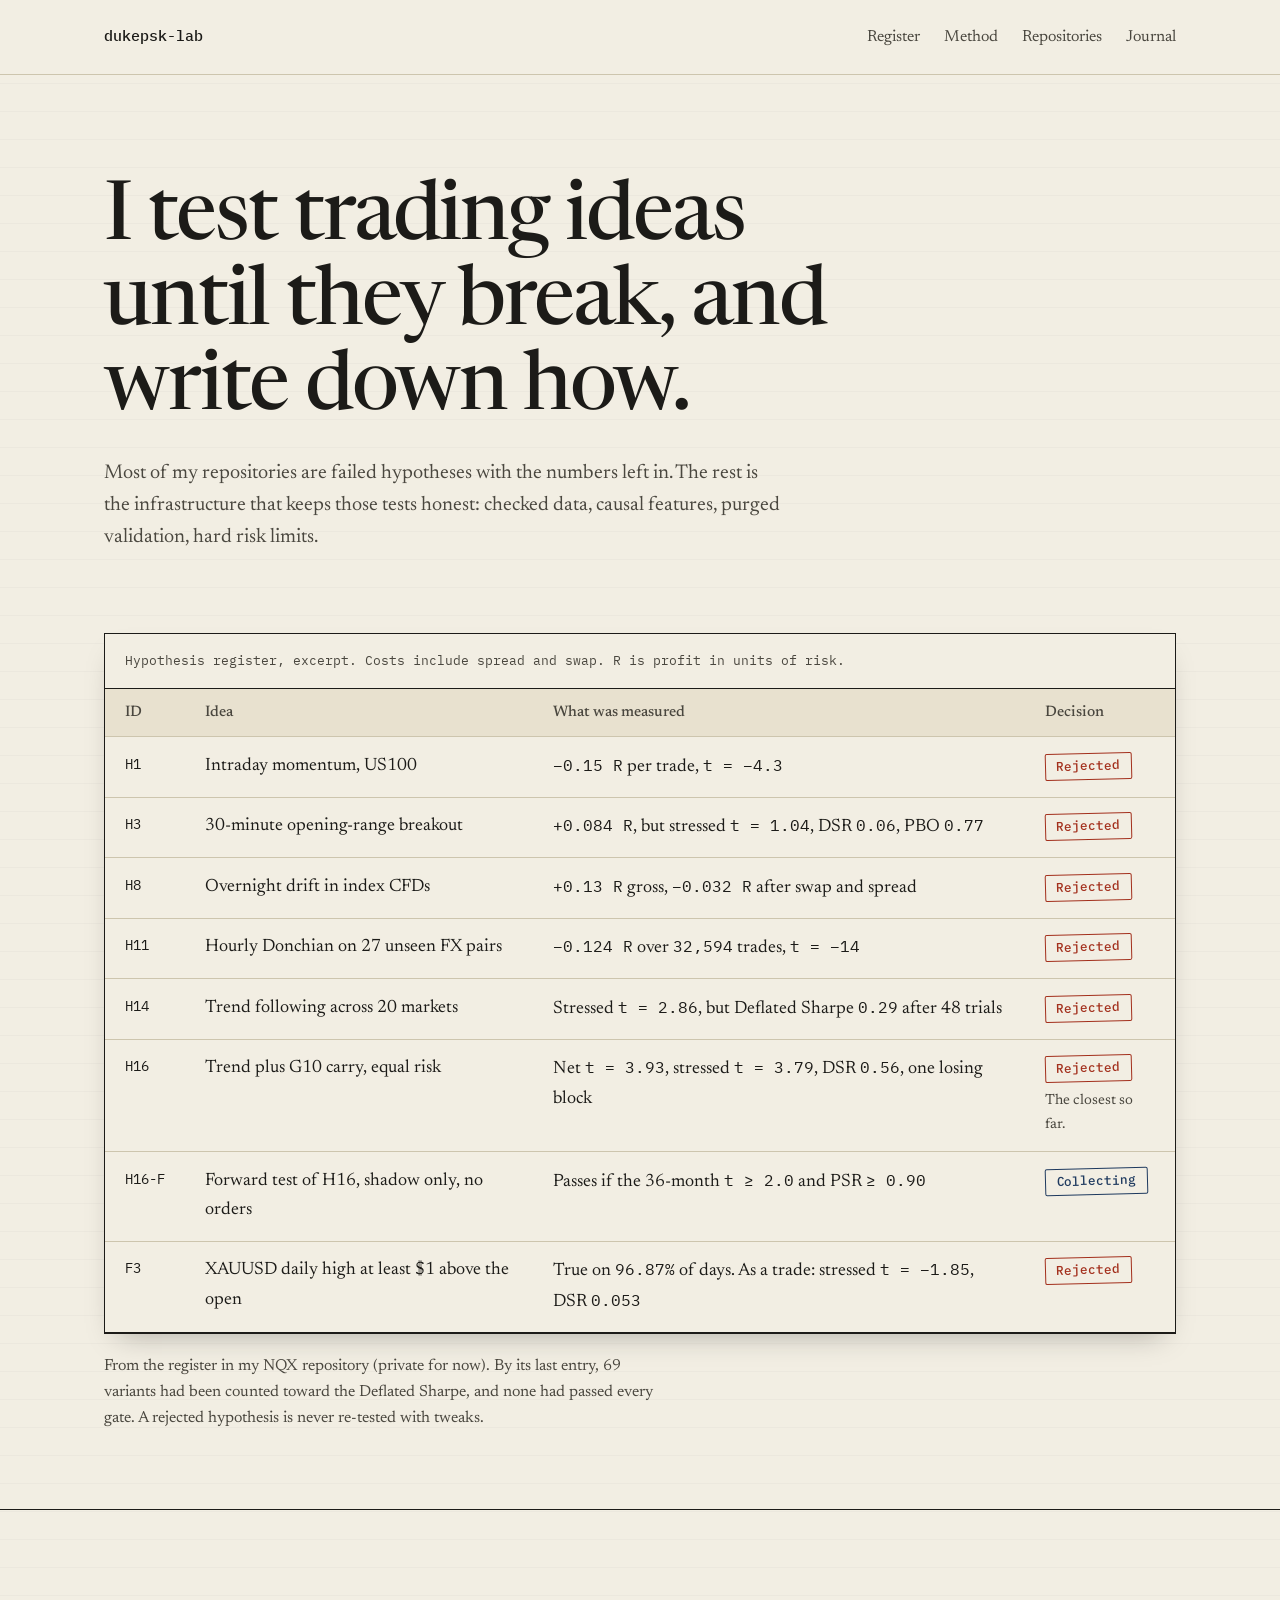
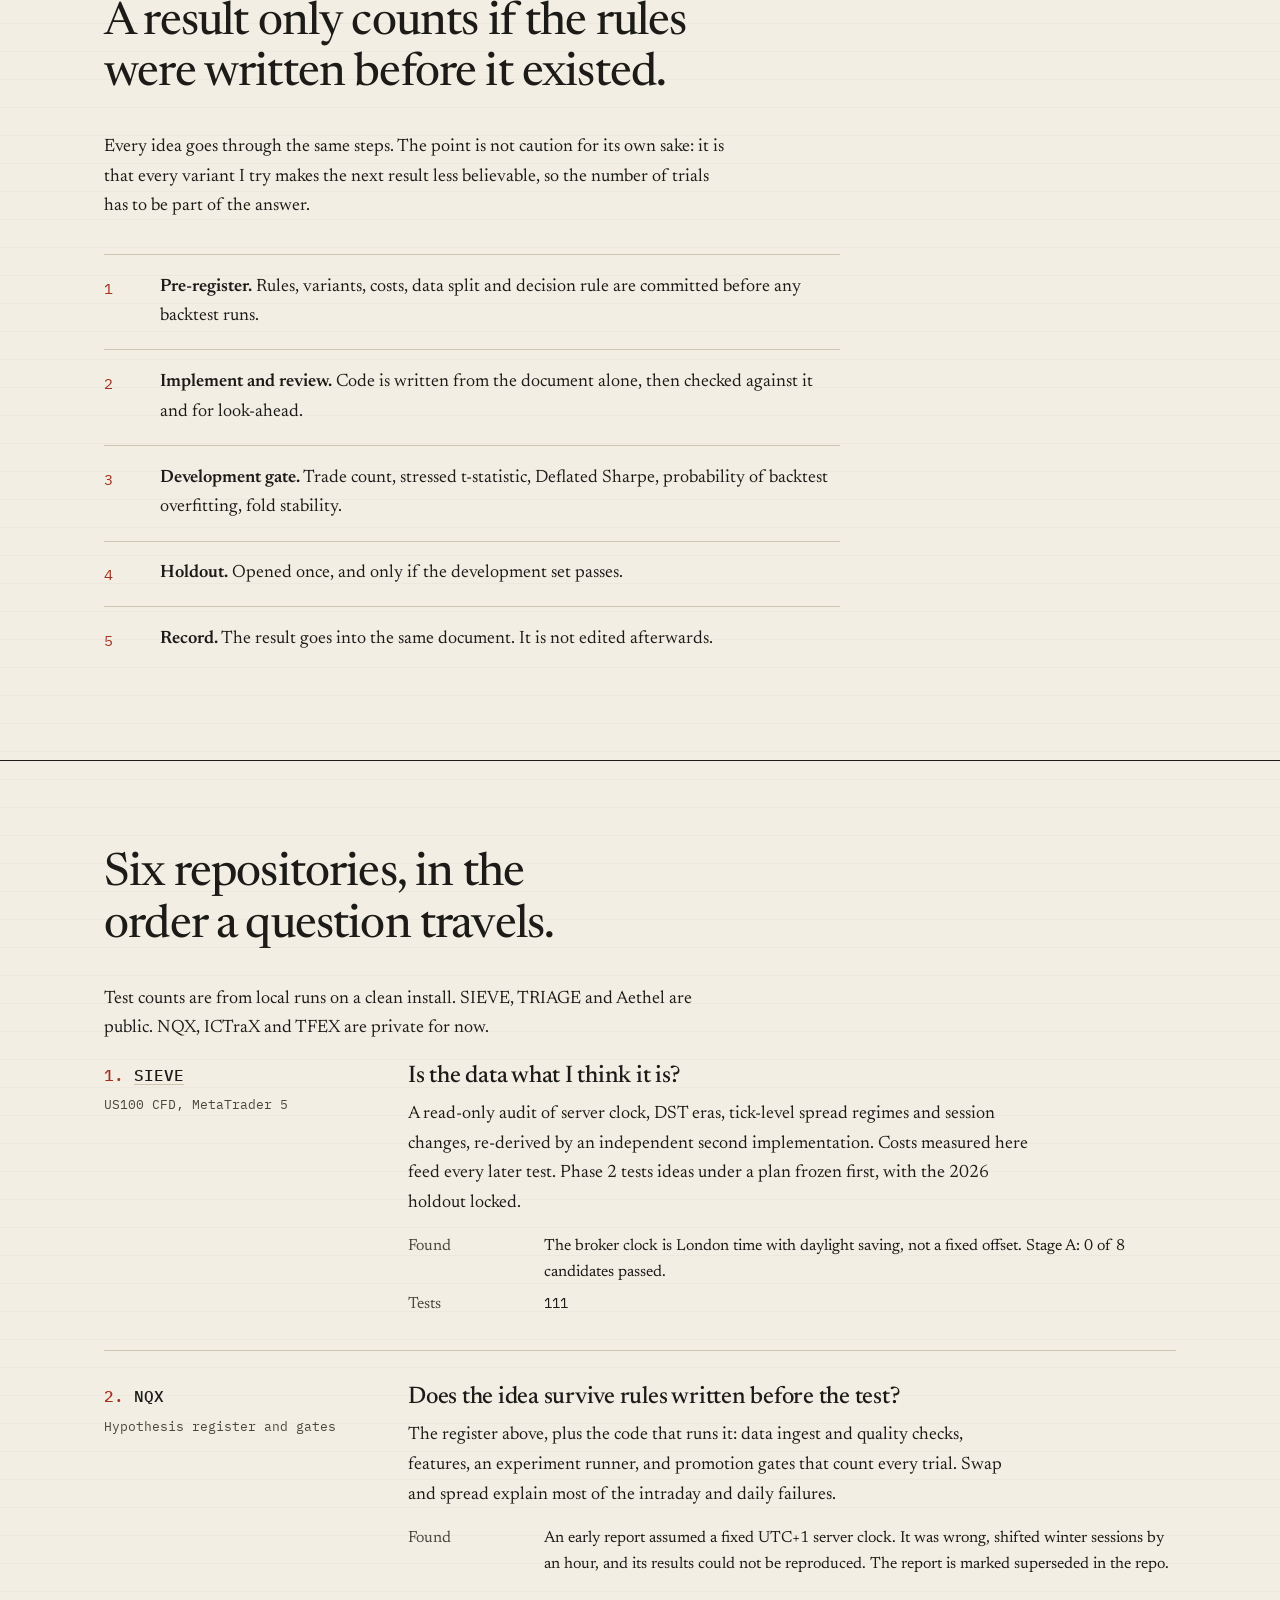
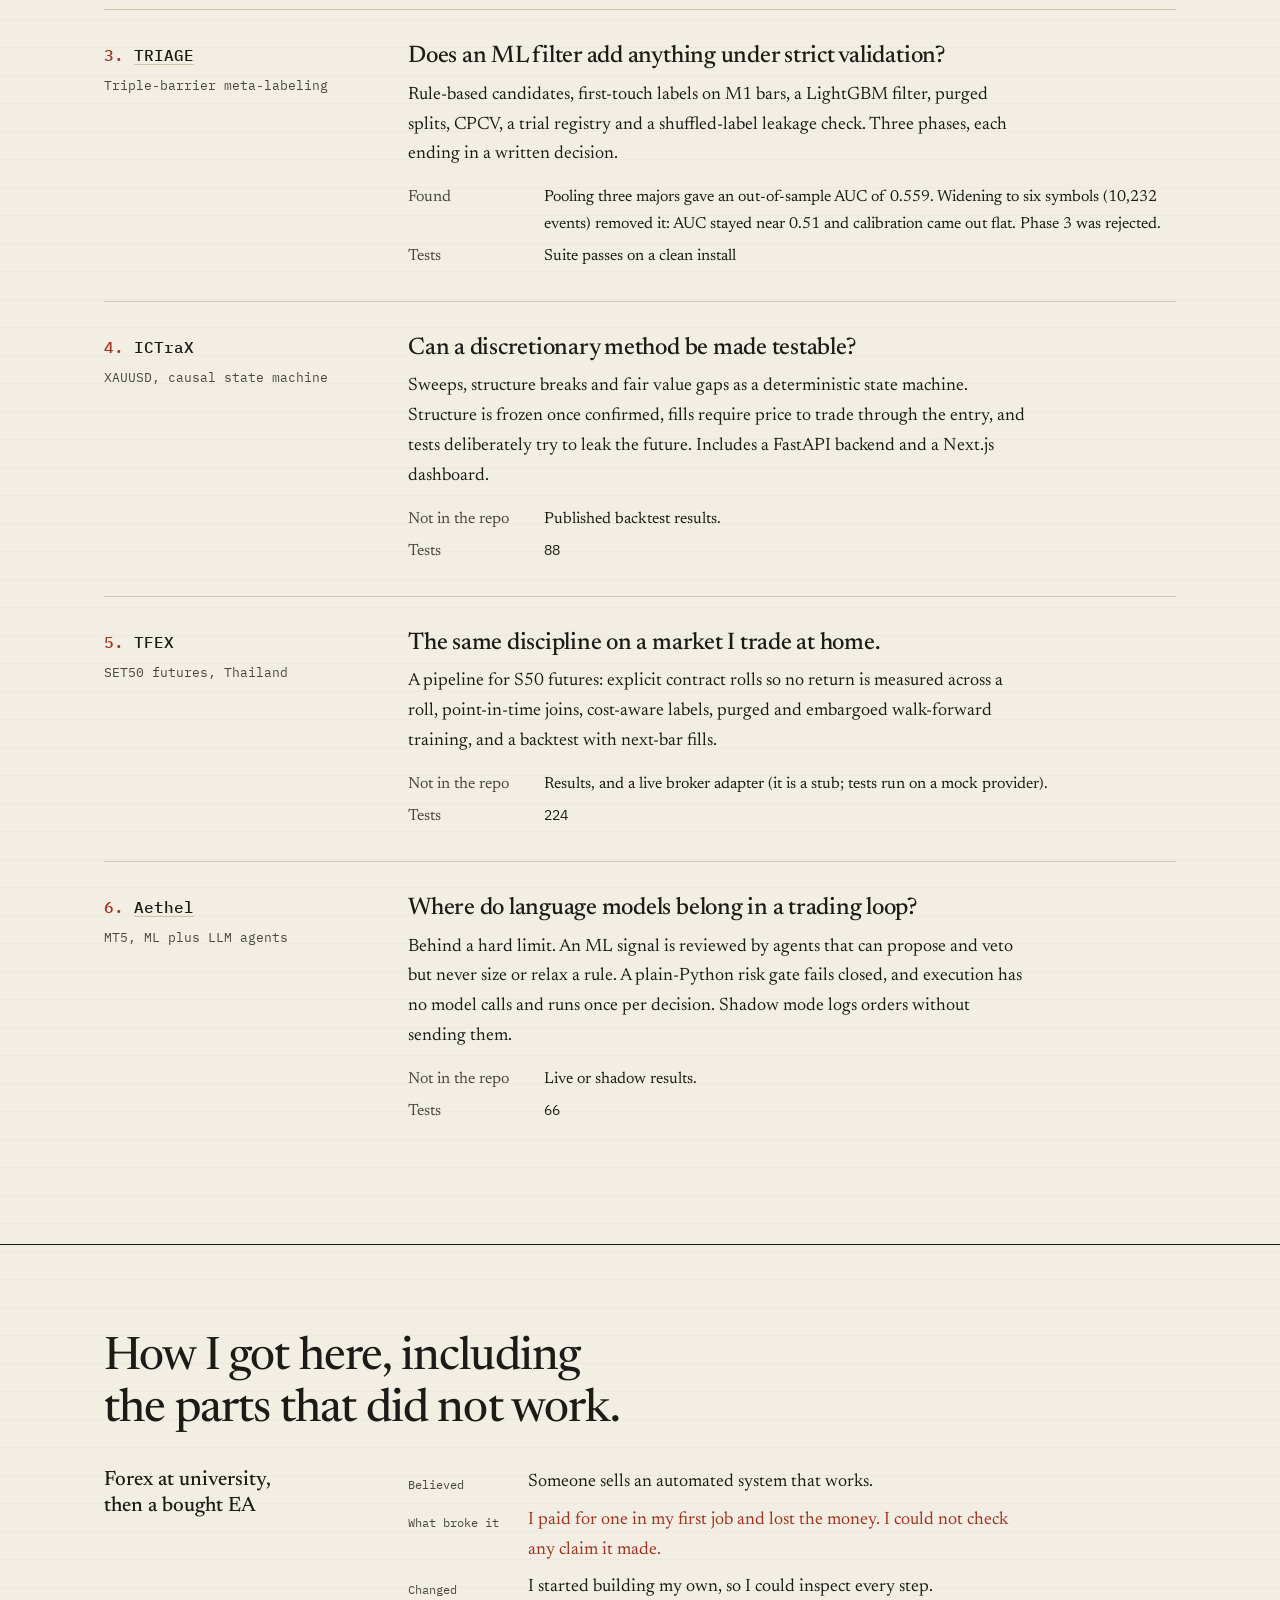
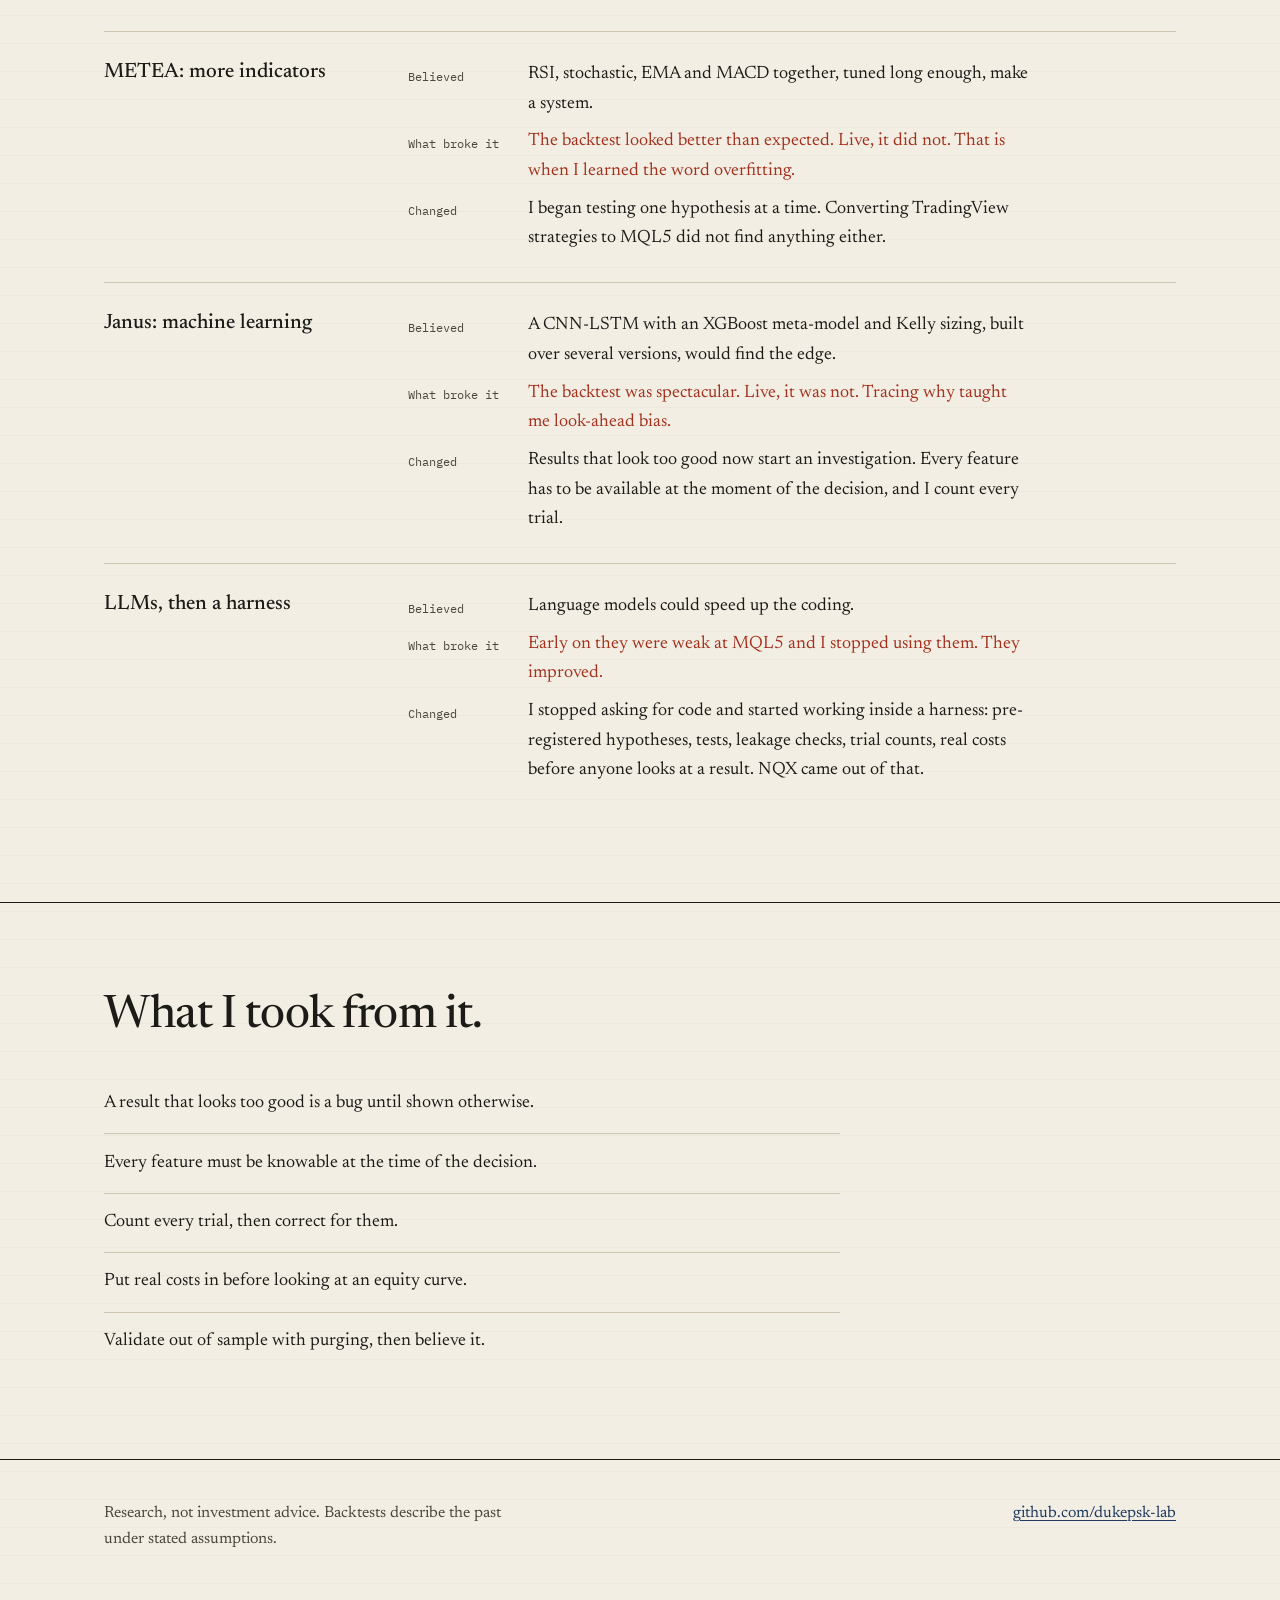
==== index.html @ 0cc0c6b2 "Portfolio site" ====
<!doctype html>
<html lang="en">
<head>
<meta charset="utf-8">
<meta name="viewport" content="width=device-width, initial-scale=1">
<title>dukepsk-lab: Quant research notebook</title>
<meta name="description" content="Pre-registered tests of trading ideas, most of them rejected, with the numbers left in. Research and infrastructure by dukepsk-lab.">
<meta name="color-scheme" content="light">
<link rel="icon" href="data:image/svg+xml,%3Csvg xmlns='http://www.w3.org/2000/svg' viewBox='0 0 32 32'%3E%3Crect width='32' height='32' fill='%23f2eee3'/%3E%3Cpath d='M7 22 L13 12 L18 18 L25 8' fill='none' stroke='%23a3301d' stroke-width='2.5'/%3E%3C/svg%3E">
<link rel="preconnect" href="https://fonts.googleapis.com">
<link rel="preconnect" href="https://fonts.gstatic.com" crossorigin>
<link rel="stylesheet" href="https://fonts.googleapis.com/css2?family=IBM+Plex+Mono:wght@400;500&family=Newsreader:ital,opsz,wght@0,6..72,300..700;1,6..72,300..700&display=swap">
<link rel="stylesheet" href="styles.css">
</head>
<body>

<header class="top">
  <div class="wrap">
    <a class="handle" href="#top">dukepsk-lab</a>
    <nav aria-label="Sections">
      <a href="#register">Register</a>
      <a href="#method">Method</a>
      <a href="#repos">Repositories</a>
      <a href="#journal">Journal</a>
    </nav>
  </div>
</header>

<main id="top">

<section class="hero">
  <div class="wrap">
    <h1>I test trading ideas until they break, and write down how.</h1>
    <p class="lede">Most of my repositories are failed hypotheses with the numbers left in. The rest is the infrastructure that keeps those tests honest: checked data, causal features, purged validation, hard risk limits.</p>
  </div>
</section>

<section class="register" id="register">
  <div class="wrap">
    <div class="sheet">
      <table>
        <caption>Hypothesis register, excerpt. Costs include spread and swap. R is profit in units of risk.</caption>
        <thead>
          <tr><th scope="col">ID</th><th scope="col">Idea</th><th scope="col">What was measured</th><th scope="col">Decision</th></tr>
        </thead>
        <tbody>
          <tr>
            <td>H1</td><td>Intraday momentum, US100</td>
            <td><span class="num">&minus;0.15 R</span> per trade, <span class="num">t = &minus;4.3</span></td>
            <td><span class="verdict">Rejected</span></td>
          </tr>
          <tr>
            <td>H3</td><td>30-minute opening-range breakout</td>
            <td><span class="num">+0.084 R</span>, but stressed <span class="num">t = 1.04</span>, DSR <span class="num">0.06</span>, PBO <span class="num">0.77</span></td>
            <td><span class="verdict">Rejected</span></td>
          </tr>
          <tr>
            <td>H8</td><td>Overnight drift in index CFDs</td>
            <td><span class="num">+0.13 R</span> gross, <span class="num">&minus;0.032 R</span> after swap and spread</td>
            <td><span class="verdict">Rejected</span></td>
          </tr>
          <tr>
            <td>H11</td><td>Hourly Donchian on 27 unseen FX pairs</td>
            <td><span class="num">&minus;0.124 R</span> over <span class="num">32,594</span> trades, <span class="num">t = &minus;14</span></td>
            <td><span class="verdict">Rejected</span></td>
          </tr>
          <tr>
            <td>H14</td><td>Trend following across 20 markets</td>
            <td>Stressed <span class="num">t = 2.86</span>, but Deflated Sharpe <span class="num">0.29</span> after 48 trials</td>
            <td><span class="verdict">Rejected</span></td>
          </tr>
          <tr>
            <td>H16</td><td>Trend plus G10 carry, equal risk</td>
            <td>Net <span class="num">t = 3.93</span>, stressed <span class="num">t = 3.79</span>, DSR <span class="num">0.56</span>, one losing block</td>
            <td><span class="verdict">Rejected</span><span class="verdict-note">The closest so far.</span></td>
          </tr>
          <tr>
            <td>H16-F</td><td>Forward test of H16, shadow only, no orders</td>
            <td>Passes if the 36-month <span class="num">t &ge; 2.0</span> and PSR <span class="num">&ge; 0.90</span></td>
            <td><span class="verdict open">Collecting</span></td>
          </tr>
          <tr>
            <td>F3</td><td>XAUUSD daily high at least $1 above the open</td>
            <td>True on <span class="num">96.87%</span> of days. As a trade: stressed <span class="num">t = &minus;1.85</span>, DSR <span class="num">0.053</span></td>
            <td><span class="verdict">Rejected</span></td>
          </tr>
        </tbody>
      </table>
    </div>
    <p class="register-foot">From the register in my NQX repository (private for now). By its last entry, 69 variants had been counted toward the Deflated Sharpe, and none had passed every gate. A rejected hypothesis is never re-tested with tweaks.</p>
  </div>
</section>

<section class="block" id="method">
  <div class="wrap">
    <h2>A result only counts if the rules were written before it existed.</h2>
    <p>Every idea goes through the same steps. The point is not caution for its own sake: it is that every variant I try makes the next result less believable, so the number of trials has to be part of the answer.</p>
    <ol class="steps">
      <li><span><strong>Pre-register.</strong> Rules, variants, costs, data split and decision rule are committed before any backtest runs.</span></li>
      <li><span><strong>Implement and review.</strong> Code is written from the document alone, then checked against it and for look-ahead.</span></li>
      <li><span><strong>Development gate.</strong> Trade count, stressed t-statistic, Deflated Sharpe, probability of backtest overfitting, fold stability.</span></li>
      <li><span><strong>Holdout.</strong> Opened once, and only if the development set passes.</span></li>
      <li><span><strong>Record.</strong> The result goes into the same document. It is not edited afterwards.</span></li>
    </ol>
  </div>
</section>

<section class="block" id="repos">
  <div class="wrap">
    <h2>Six repositories, in the order a question travels.</h2>
    <p>Test counts are from local runs on a clean install. SIEVE, TRIAGE and Aethel are public. NQX, ICTraX and TFEX are private for now.</p>
    <ol class="ledger">

      <li>
        <div class="who"><a href="https://github.com/dukepsk-lab/SIEVE">SIEVE</a><small>US100 CFD, MetaTrader 5</small></div>
        <div>
          <h3>Is the data what I think it is?</h3>
          <p>A read-only audit of server clock, DST eras, tick-level spread regimes and session changes, re-derived by an independent second implementation. Costs measured here feed every later test. Phase 2 tests ideas under a plan frozen first, with the 2026 holdout locked.</p>
          <dl>
            <dt>Found</dt><dd>The broker clock is London time with daylight saving, not a fixed offset. Stage A: 0 of 8 candidates passed.</dd>
            <dt>Tests</dt><dd><span class="num">111</span></dd>
          </dl>
        </div>
      </li>

      <li>
        <div class="who">NQX<small>Hypothesis register and gates</small></div>
        <div>
          <h3>Does the idea survive rules written before the test?</h3>
          <p>The register above, plus the code that runs it: data ingest and quality checks, features, an experiment runner, and promotion gates that count every trial. Swap and spread explain most of the intraday and daily failures.</p>
          <dl>
            <dt>Found</dt><dd>An early report assumed a fixed UTC+1 server clock. It was wrong, shifted winter sessions by an hour, and its results could not be reproduced. The report is marked superseded in the repo.</dd>
          </dl>
        </div>
      </li>

      <li>
        <div class="who"><a href="https://github.com/dukepsk-lab/TRIAGE">TRIAGE</a><small>Triple-barrier meta-labeling</small></div>
        <div>
          <h3>Does an ML filter add anything under strict validation?</h3>
          <p>Rule-based candidates, first-touch labels on M1 bars, a LightGBM filter, purged splits, CPCV, a trial registry and a shuffled-label leakage check. Three phases, each ending in a written decision.</p>
          <dl>
            <dt>Found</dt><dd>Pooling three majors gave an out-of-sample AUC of 0.559. Widening to six symbols (10,232 events) removed it: AUC stayed near 0.51 and calibration came out flat. Phase 3 was rejected.</dd>
            <dt>Tests</dt><dd>Suite passes on a clean install</dd>
          </dl>
        </div>
      </li>

      <li>
        <div class="who">ICTraX<small>XAUUSD, causal state machine</small></div>
        <div>
          <h3>Can a discretionary method be made testable?</h3>
          <p>Sweeps, structure breaks and fair value gaps as a deterministic state machine. Structure is frozen once confirmed, fills require price to trade through the entry, and tests deliberately try to leak the future. Includes a FastAPI backend and a Next.js dashboard.</p>
          <dl>
            <dt>Not in the repo</dt><dd>Published backtest results.</dd>
            <dt>Tests</dt><dd><span class="num">88</span></dd>
          </dl>
        </div>
      </li>

      <li>
        <div class="who">TFEX<small>SET50 futures, Thailand</small></div>
        <div>
          <h3>The same discipline on a market I trade at home.</h3>
          <p>A pipeline for S50 futures: explicit contract rolls so no return is measured across a roll, point-in-time joins, cost-aware labels, purged and embargoed walk-forward training, and a backtest with next-bar fills.</p>
          <dl>
            <dt>Not in the repo</dt><dd>Results, and a live broker adapter (it is a stub; tests run on a mock provider).</dd>
            <dt>Tests</dt><dd><span class="num">224</span></dd>
          </dl>
        </div>
      </li>

      <li>
        <div class="who"><a href="https://github.com/dukepsk-lab/Aethel">Aethel</a><small>MT5, ML plus LLM agents</small></div>
        <div>
          <h3>Where do language models belong in a trading loop?</h3>
          <p>Behind a hard limit. An ML signal is reviewed by agents that can propose and veto but never size or relax a rule. A plain-Python risk gate fails closed, and execution has no model calls and runs once per decision. Shadow mode logs orders without sending them.</p>
          <dl>
            <dt>Not in the repo</dt><dd>Live or shadow results.</dd>
            <dt>Tests</dt><dd><span class="num">66</span></dd>
          </dl>
        </div>
      </li>

    </ol>
  </div>
</section>

<section class="block" id="journal">
  <div class="wrap">
    <h2>How I got here, including the parts that did not work.</h2>
    <div class="journal">

      <article class="entry">
        <h3>Forex at university, then a bought EA</h3>
        <dl>
          <dt>Believed</dt><dd>Someone sells an automated system that works.</dd>
          <dt>What broke it</dt><dd class="broke">I paid for one in my first job and lost the money. I could not check any claim it made.</dd>
          <dt>Changed</dt><dd>I started building my own, so I could inspect every step.</dd>
        </dl>
      </article>

      <article class="entry">
        <h3>METEA: more indicators</h3>
        <dl>
          <dt>Believed</dt><dd>RSI, stochastic, EMA and MACD together, tuned long enough, make a system.</dd>
          <dt>What broke it</dt><dd class="broke">The backtest looked better than expected. Live, it did not. That is when I learned the word overfitting.</dd>
          <dt>Changed</dt><dd>I began testing one hypothesis at a time. Converting TradingView strategies to MQL5 did not find anything either.</dd>
        </dl>
      </article>

      <article class="entry">
        <h3>Janus: machine learning</h3>
        <dl>
          <dt>Believed</dt><dd>A CNN-LSTM with an XGBoost meta-model and Kelly sizing, built over several versions, would find the edge.</dd>
          <dt>What broke it</dt><dd class="broke">The backtest was spectacular. Live, it was not. Tracing why taught me look-ahead bias.</dd>
          <dt>Changed</dt><dd>Results that look too good now start an investigation. Every feature has to be available at the moment of the decision, and I count every trial.</dd>
        </dl>
      </article>

      <article class="entry">
        <h3>LLMs, then a harness</h3>
        <dl>
          <dt>Believed</dt><dd>Language models could speed up the coding.</dd>
          <dt>What broke it</dt><dd class="broke">Early on they were weak at MQL5 and I stopped using them. They improved.</dd>
          <dt>Changed</dt><dd>I stopped asking for code and started working inside a harness: pre-registered hypotheses, tests, leakage checks, trial counts, real costs before anyone looks at a result. NQX came out of that.</dd>
        </dl>
      </article>

    </div>
  </div>
</section>

<section class="block" id="rules">
  <div class="wrap">
    <h2>What I took from it.</h2>
    <ol class="rules">
      <li>A result that looks too good is a bug until shown otherwise.</li>
      <li>Every feature must be knowable at the time of the decision.</li>
      <li>Count every trial, then correct for them.</li>
      <li>Put real costs in before looking at an equity curve.</li>
      <li>Validate out of sample with purging, then believe it.</li>
    </ol>
  </div>
</section>

</main>

<footer>
  <div class="wrap">
    <p>Research, not investment advice. Backtests describe the past under stated assumptions.</p>
    <p><a href="https://github.com/dukepsk-lab">github.com/dukepsk-lab</a></p>
  </div>
</footer>

</body>
</html>
---- styles.css ----
:root {
  --paper: #f2eee3;
  --paper-deep: #e8e1cf;
  --ink: #1c1b18;
  --ink-soft: #4a473f;
  --rule: #cdc5ae;
  --stamp: #a3301d;
  --blue: #1f3a5f;
  --measure: 62ch;
  --serif: "Newsreader", "Iowan Old Style", Georgia, serif;
  --mono: "IBM Plex Mono", ui-monospace, "Cascadia Mono", Consolas, monospace;
  color-scheme: light;
}

* { box-sizing: border-box; }

html { scroll-behavior: smooth; -webkit-text-size-adjust: 100%; }

body {
  margin: 0;
  background-color: var(--paper);
  background-image: linear-gradient(to bottom, transparent 27px, rgb(28 27 24 / 0.055) 28px);
  background-size: 100% 28px;
  color: var(--ink);
  font-family: var(--serif);
  font-size: 1.125rem;
  line-height: 1.65;
  font-optical-sizing: auto;
  text-rendering: optimizeLegibility;
}

::selection { background: var(--ink); color: var(--paper); }
:focus-visible { outline: 2px solid var(--blue); outline-offset: 3px; border-radius: 2px; }
html { scrollbar-color: var(--rule) var(--paper); }
a { color: var(--blue); text-decoration-thickness: 1px; text-underline-offset: 0.2em; }
a:hover { color: var(--stamp); }
code, .mono { font-family: var(--mono); font-size: 0.86em; }
.num { font-family: var(--mono); font-variant-numeric: tabular-nums; font-size: 0.88em; white-space: nowrap; }

.wrap { max-width: 72rem; margin-inline: auto; padding-inline: clamp(1rem, 4vw, 2.5rem); }

/* ---------- header ---------- */
.top { padding-block: 1.25rem; border-bottom: 1px solid var(--rule); background: var(--paper); }
.top .wrap { display: flex; flex-wrap: wrap; align-items: baseline; justify-content: space-between; gap: 0.5rem 2rem; }
.top .handle { font-family: var(--mono); font-size: 0.95rem; font-weight: 500; color: var(--ink); text-decoration: none; }
.top nav { display: flex; flex-wrap: wrap; gap: 0.25rem 1.5rem; }
.top nav a { color: var(--ink-soft); text-decoration: none; font-size: 1rem; padding-block: 0.25rem; }
.top nav a:hover { color: var(--ink); text-decoration: underline; }

/* ---------- hero ---------- */
.hero { padding-block: clamp(3rem, 8vw, 6.5rem) clamp(2.5rem, 5vw, 4rem); }
h1 {
  margin: 0 0 1.5rem;
  font-weight: 450;
  font-size: clamp(2.5rem, 6.4vw, 5.25rem);
  line-height: 1.04;
  letter-spacing: -0.025em;
  max-width: 16ch;
  text-wrap: balance;
}
.lede { max-width: var(--measure); margin: 0; color: var(--ink-soft); font-size: 1.25rem; line-height: 1.6; }

/* ---------- the register ---------- */
.register { padding-block: 1rem clamp(3rem, 6vw, 5rem); }
.sheet {
  background: var(--paper);
  border: 1px solid var(--ink);
  box-shadow: 0 1px 0 var(--ink), 0 14px 28px -14px rgb(28 27 24 / 0.35);
}
.sheet table { width: 100%; border-collapse: collapse; }
.sheet caption {
  text-align: left; padding: 1rem 1.25rem; border-bottom: 1px solid var(--ink);
  font-family: var(--mono); font-size: 0.82rem; color: var(--ink-soft);
}
.sheet th {
  text-align: left; font-weight: 500; font-size: 0.95rem; color: var(--ink-soft);
  padding: 0.7rem 1.25rem; border-bottom: 1px solid var(--rule); background: var(--paper-deep);
}
.sheet td { padding: 0.9rem 1.25rem; border-bottom: 1px solid var(--rule); vertical-align: top; }
.sheet tr:last-child td { border-bottom: 0; }
.sheet td:first-child { font-family: var(--mono); font-size: 0.9rem; white-space: nowrap; }
.verdict {
  display: inline-block; font-family: var(--mono); font-size: 0.8rem; font-weight: 500;
  color: var(--stamp); border: 1.5px solid var(--stamp); border-radius: 2px;
  padding: 0.25rem 0.65rem; line-height: 1.3; transform: rotate(-1.5deg); white-space: nowrap;
}
.verdict.open { color: var(--blue); border-color: var(--blue); }
.verdict-note { display: block; margin-top: 0.35rem; font-size: 0.9rem; color: var(--ink-soft); }
.register-foot { max-width: var(--measure); margin: 1.25rem 0 0; font-size: 1rem; color: var(--ink-soft); }

@keyframes stamp {
  from { opacity: 0; transform: rotate(-5deg) scale(1.35); filter: blur(2px); }
}
@media (prefers-reduced-motion: no-preference) {
  .verdict { animation: stamp 0.45s cubic-bezier(0.16, 1, 0.3, 1) backwards; }
  .sheet tbody tr:nth-child(1) .verdict { animation-delay: 0.15s; }
  .sheet tbody tr:nth-child(2) .verdict { animation-delay: 0.3s; }
  .sheet tbody tr:nth-child(3) .verdict { animation-delay: 0.45s; }
  .sheet tbody tr:nth-child(4) .verdict { animation-delay: 0.6s; }
  .sheet tbody tr:nth-child(5) .verdict { animation-delay: 0.75s; }
  .sheet tbody tr:nth-child(6) .verdict { animation-delay: 0.9s; }
  .sheet tbody tr:nth-child(7) .verdict { animation-delay: 1.05s; }
  .sheet tbody tr:nth-child(8) .verdict { animation-delay: 1.2s; }
}

/* ---------- sections ---------- */
section.block { padding-block: clamp(3rem, 7vw, 5.5rem); border-top: 1px solid var(--ink); }
.block > .wrap > h2 {
  margin: 0 0 2rem; font-weight: 450; font-size: clamp(1.9rem, 3.6vw, 2.9rem);
  line-height: 1.12; letter-spacing: -0.018em; max-width: 22ch; text-wrap: balance;
}
.block p { max-width: var(--measure); margin: 0 0 1.1rem; }

/* method: a real sequence */
.steps { list-style: none; margin: 2rem 0 0; padding: 0; counter-reset: s; display: grid; gap: 0; max-width: 46rem; }
.steps li { counter-increment: s; display: grid; grid-template-columns: 2.5rem 1fr; gap: 0 1rem; padding-block: 1.1rem; border-top: 1px solid var(--rule); }
.steps li::before { content: counter(s); font-family: var(--mono); font-size: 0.95rem; color: var(--stamp); padding-top: 0.2rem; }
.steps strong { font-weight: 600; }

/* repositories: ledger rows */
.ledger { list-style: none; margin: 0; padding: 0; counter-reset: r; }
.ledger > li {
  counter-increment: r; display: grid; grid-template-columns: minmax(0, 15rem) minmax(0, 1fr);
  gap: 0.75rem clamp(1.5rem, 5vw, 4rem); padding-block: 2rem; border-top: 1px solid var(--rule);
}
.ledger > li:first-child { border-top: 0; padding-top: 0; }
.ledger .who { font-family: var(--mono); font-size: 1rem; font-weight: 500; }
.ledger .who::before { content: counter(r) ". "; color: var(--stamp); }
.ledger .who a { color: inherit; text-decoration-color: var(--rule); }
.ledger .who a:hover { color: var(--stamp); }
.ledger .who small { display: block; margin-top: 0.4rem; font-weight: 400; font-size: 0.8rem; color: var(--ink-soft); }
.ledger h3 { margin: 0 0 0.6rem; font-weight: 500; font-size: 1.5rem; line-height: 1.2; letter-spacing: -0.01em; text-wrap: balance; }
.ledger p { margin: 0 0 0.7rem; }
.ledger dl { margin: 0.9rem 0 0; display: grid; grid-template-columns: 7.5rem 1fr; gap: 0.35rem 1rem; font-size: 1rem; }
.ledger dt { color: var(--ink-soft); }
.ledger dd { margin: 0; }

/* journal */
.journal { display: grid; gap: 0; }
.entry { display: grid; grid-template-columns: minmax(0, 15rem) minmax(0, 1fr); gap: 0.5rem clamp(1.5rem, 5vw, 4rem); padding-block: 1.75rem; border-top: 1px solid var(--rule); }
.entry:first-child { border-top: 0; padding-top: 0; }
.entry h3 { margin: 0; font-weight: 500; font-size: 1.3rem; line-height: 1.25; text-wrap: balance; }
.entry dl { margin: 0; display: grid; grid-template-columns: 6.5rem 1fr; gap: 0.5rem 1rem; max-width: var(--measure); }
.entry dt { font-family: var(--mono); font-size: 0.78rem; color: var(--ink-soft); padding-top: 0.35rem; }
.entry dd { margin: 0; }
.entry dd.broke { color: var(--stamp); }

.rules { list-style: none; margin: 0; padding: 0; max-width: 46rem; }
.rules li { padding-block: 0.9rem; border-top: 1px solid var(--rule); }
.rules li:first-child { border-top: 0; }

footer { border-top: 1px solid var(--ink); padding-block: 2.5rem 4rem; color: var(--ink-soft); font-size: 1rem; }
footer .wrap { display: flex; flex-wrap: wrap; gap: 0.75rem 3rem; justify-content: space-between; }
footer p { margin: 0; max-width: 46ch; }

/* ---------- narrow screens ---------- */
@media (max-width: 760px) {
  body { font-size: 1.0625rem; }
  .ledger > li, .entry { grid-template-columns: 1fr; }
  .ledger dl, .entry dl { grid-template-columns: 1fr; gap: 0; }
  .ledger dt, .entry dt { padding-top: 0.6rem; }
  .sheet table, .sheet tbody, .sheet tr, .sheet td { display: block; }
  .sheet thead { position: absolute; width: 1px; height: 1px; overflow: hidden; clip-path: inset(50%); }
  .sheet tr { padding: 0.9rem 1.1rem; border-bottom: 1px solid var(--rule); }
  .sheet tr:last-child { border-bottom: 0; }
  .sheet td { padding: 0.15rem 0; border: 0; }
  .sheet td:first-child { padding-bottom: 0.2rem; }
  .sheet caption { display: block; }
}

@media print {
  body { background: #fff; }
  .top nav { display: none; }
}
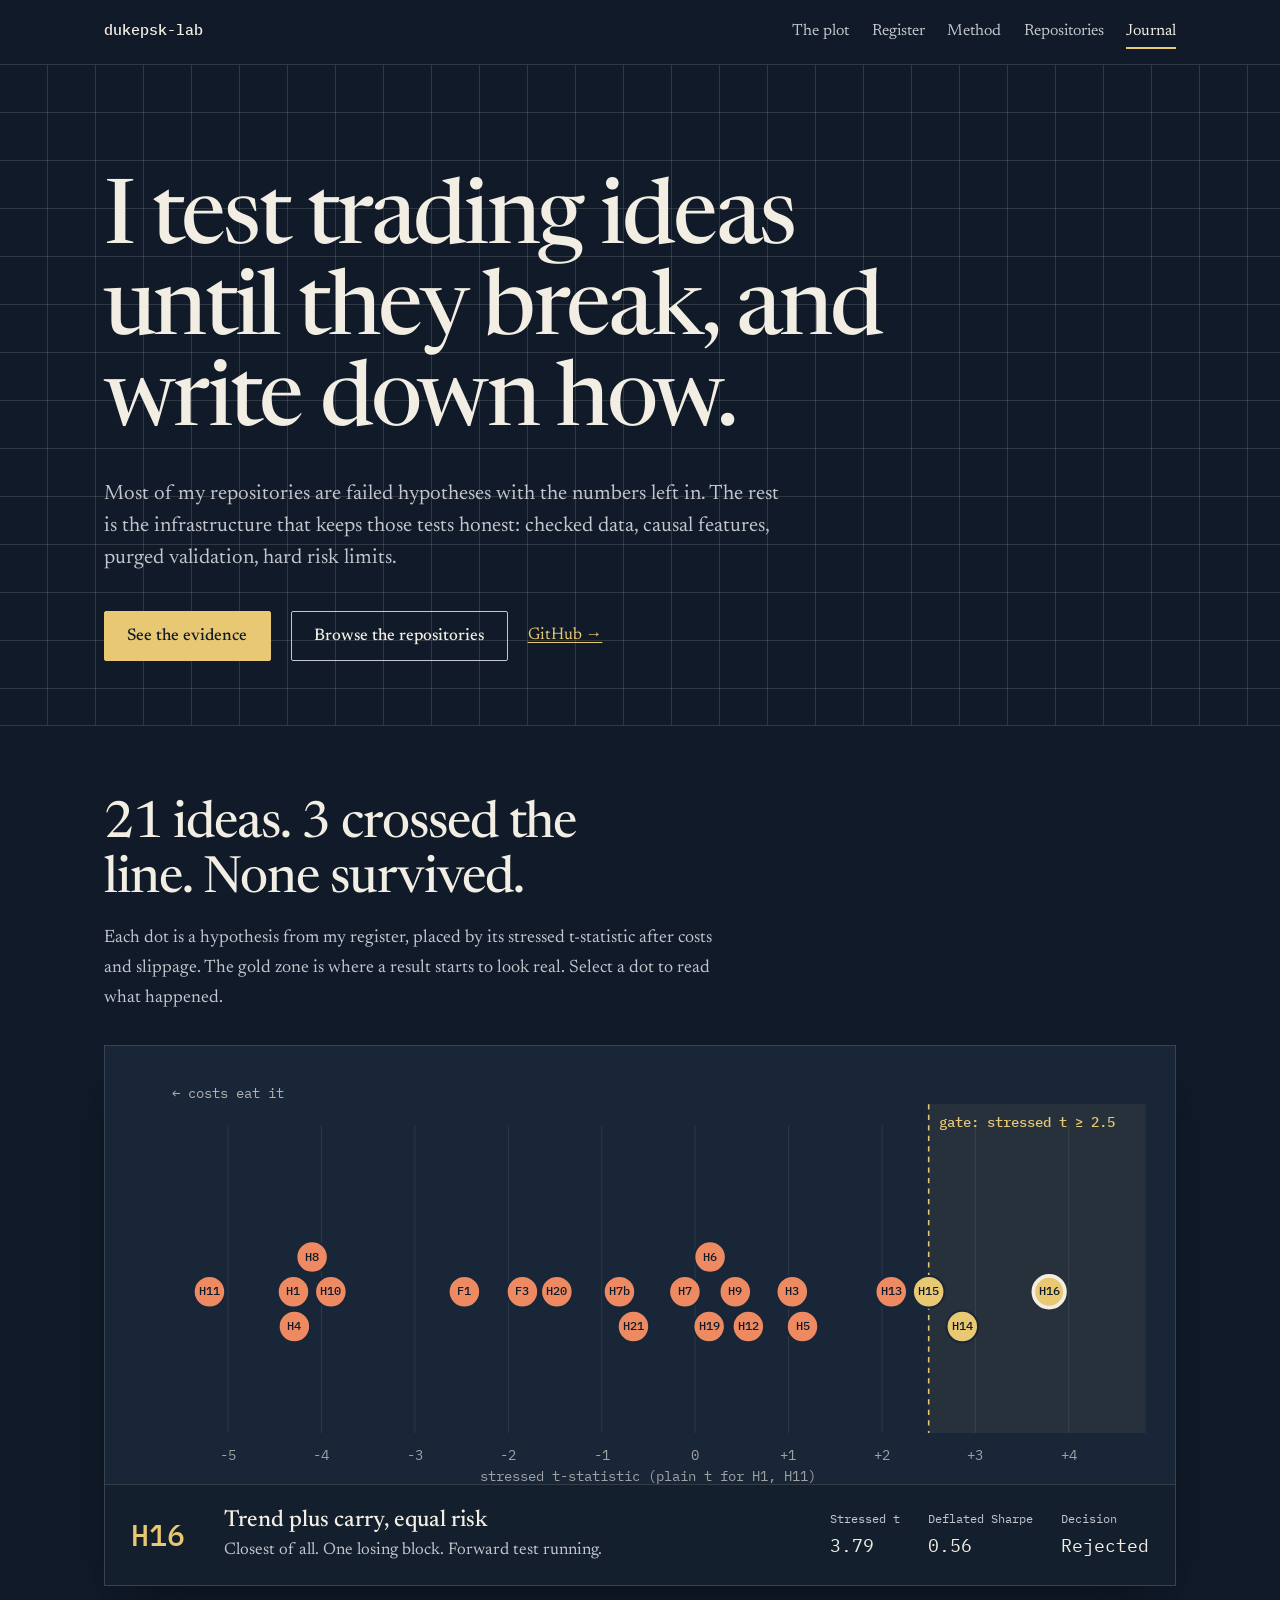
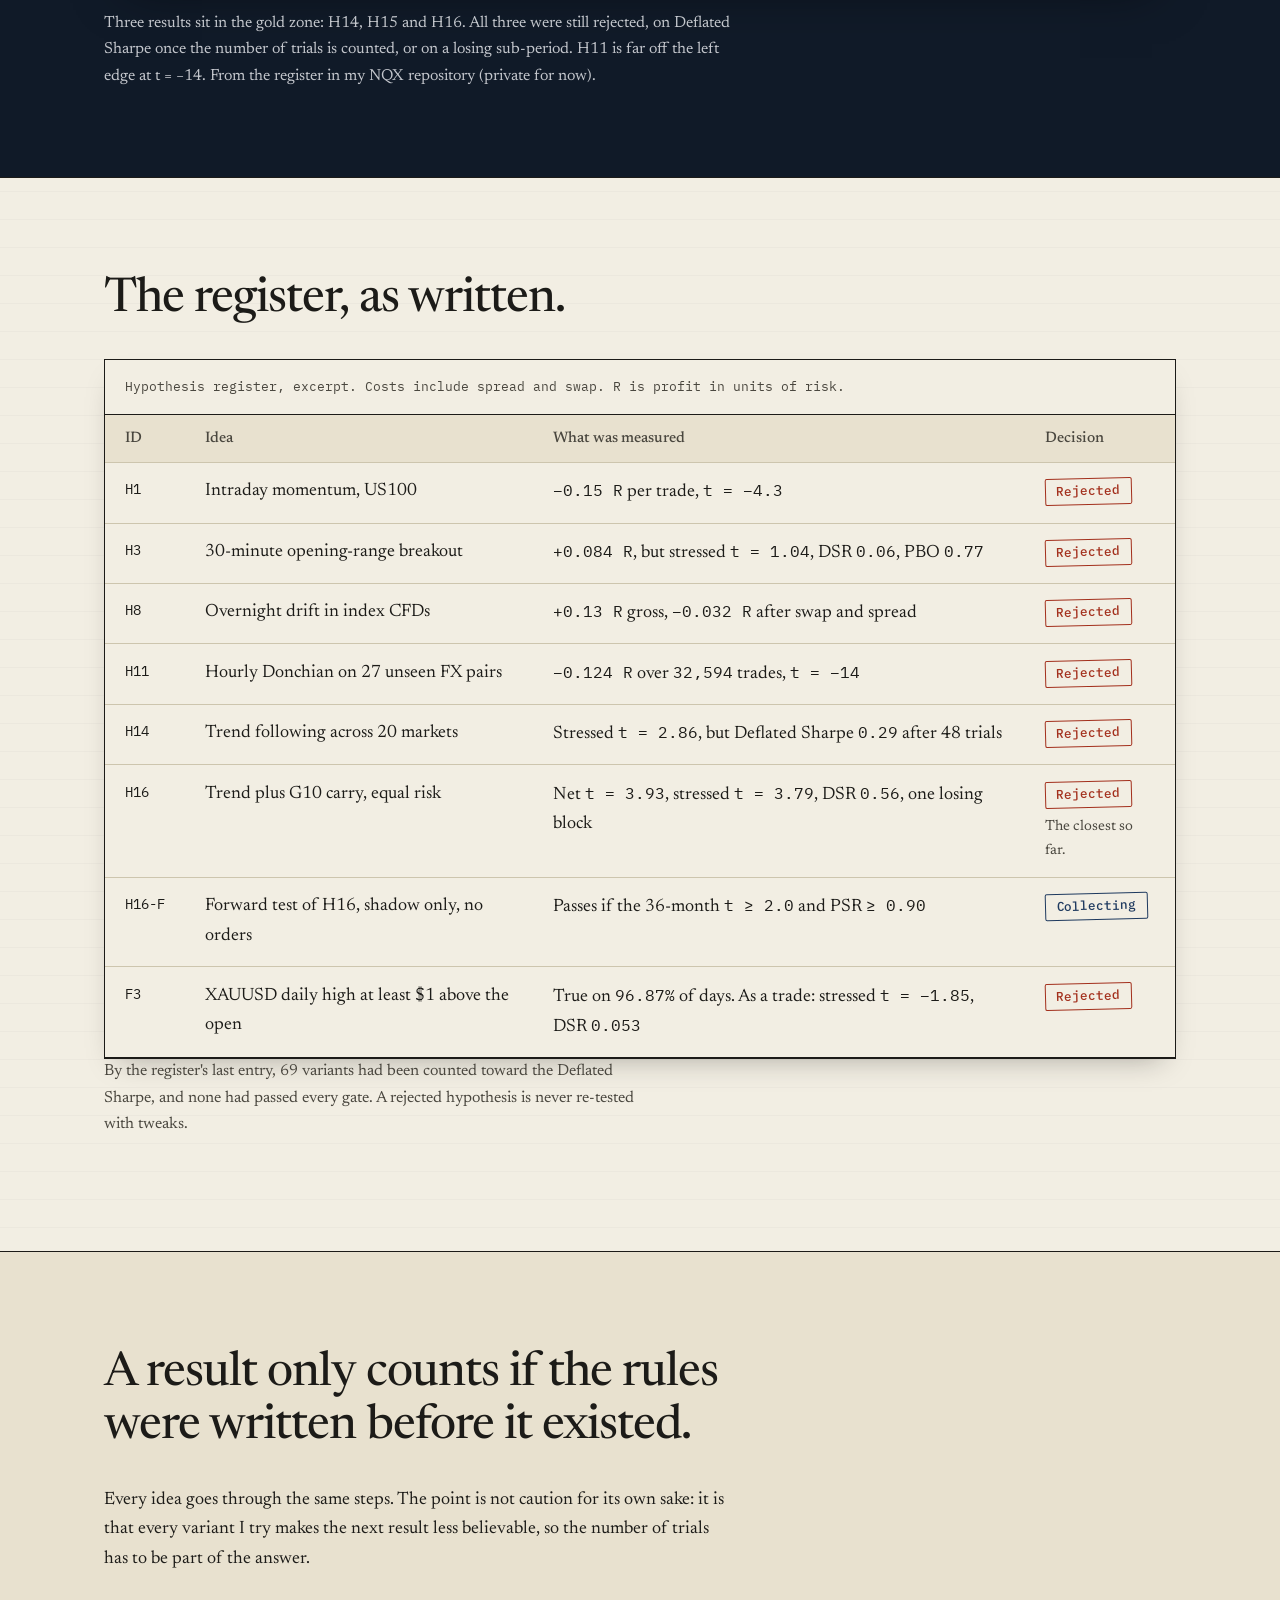
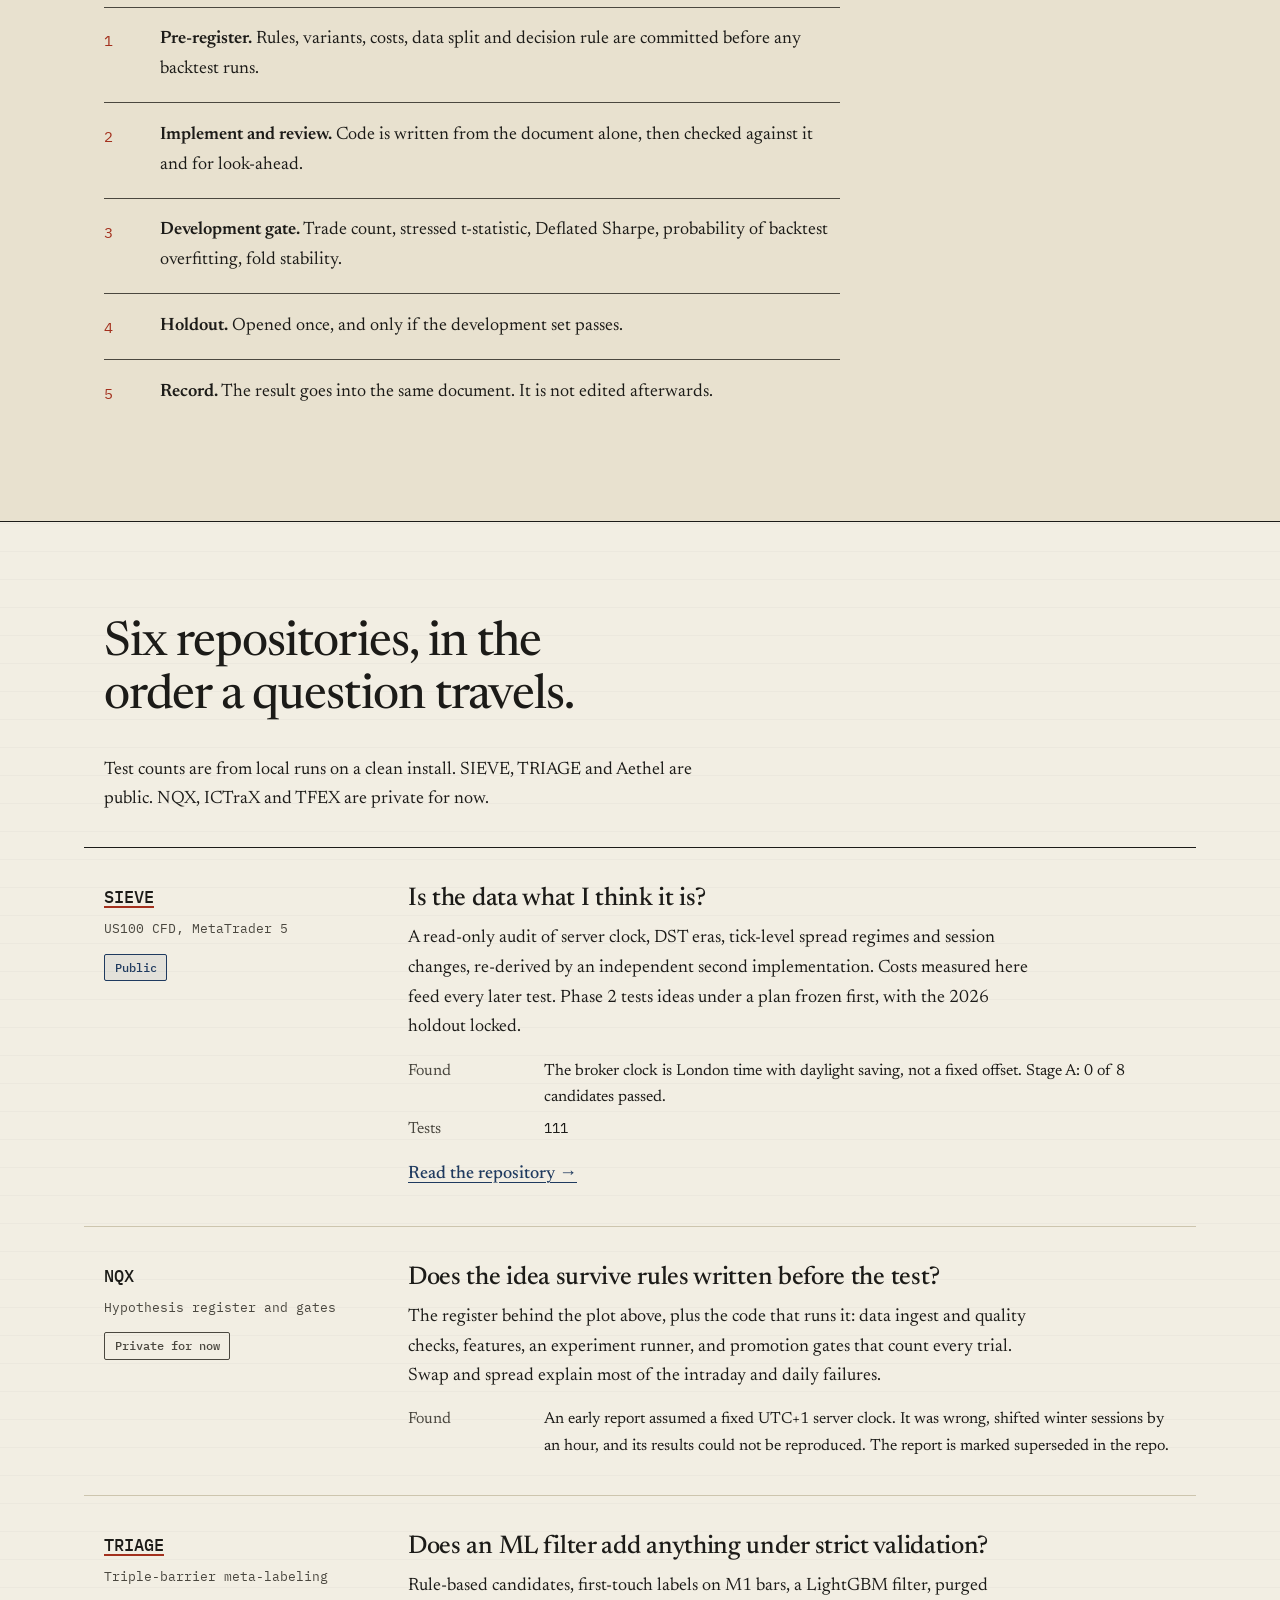
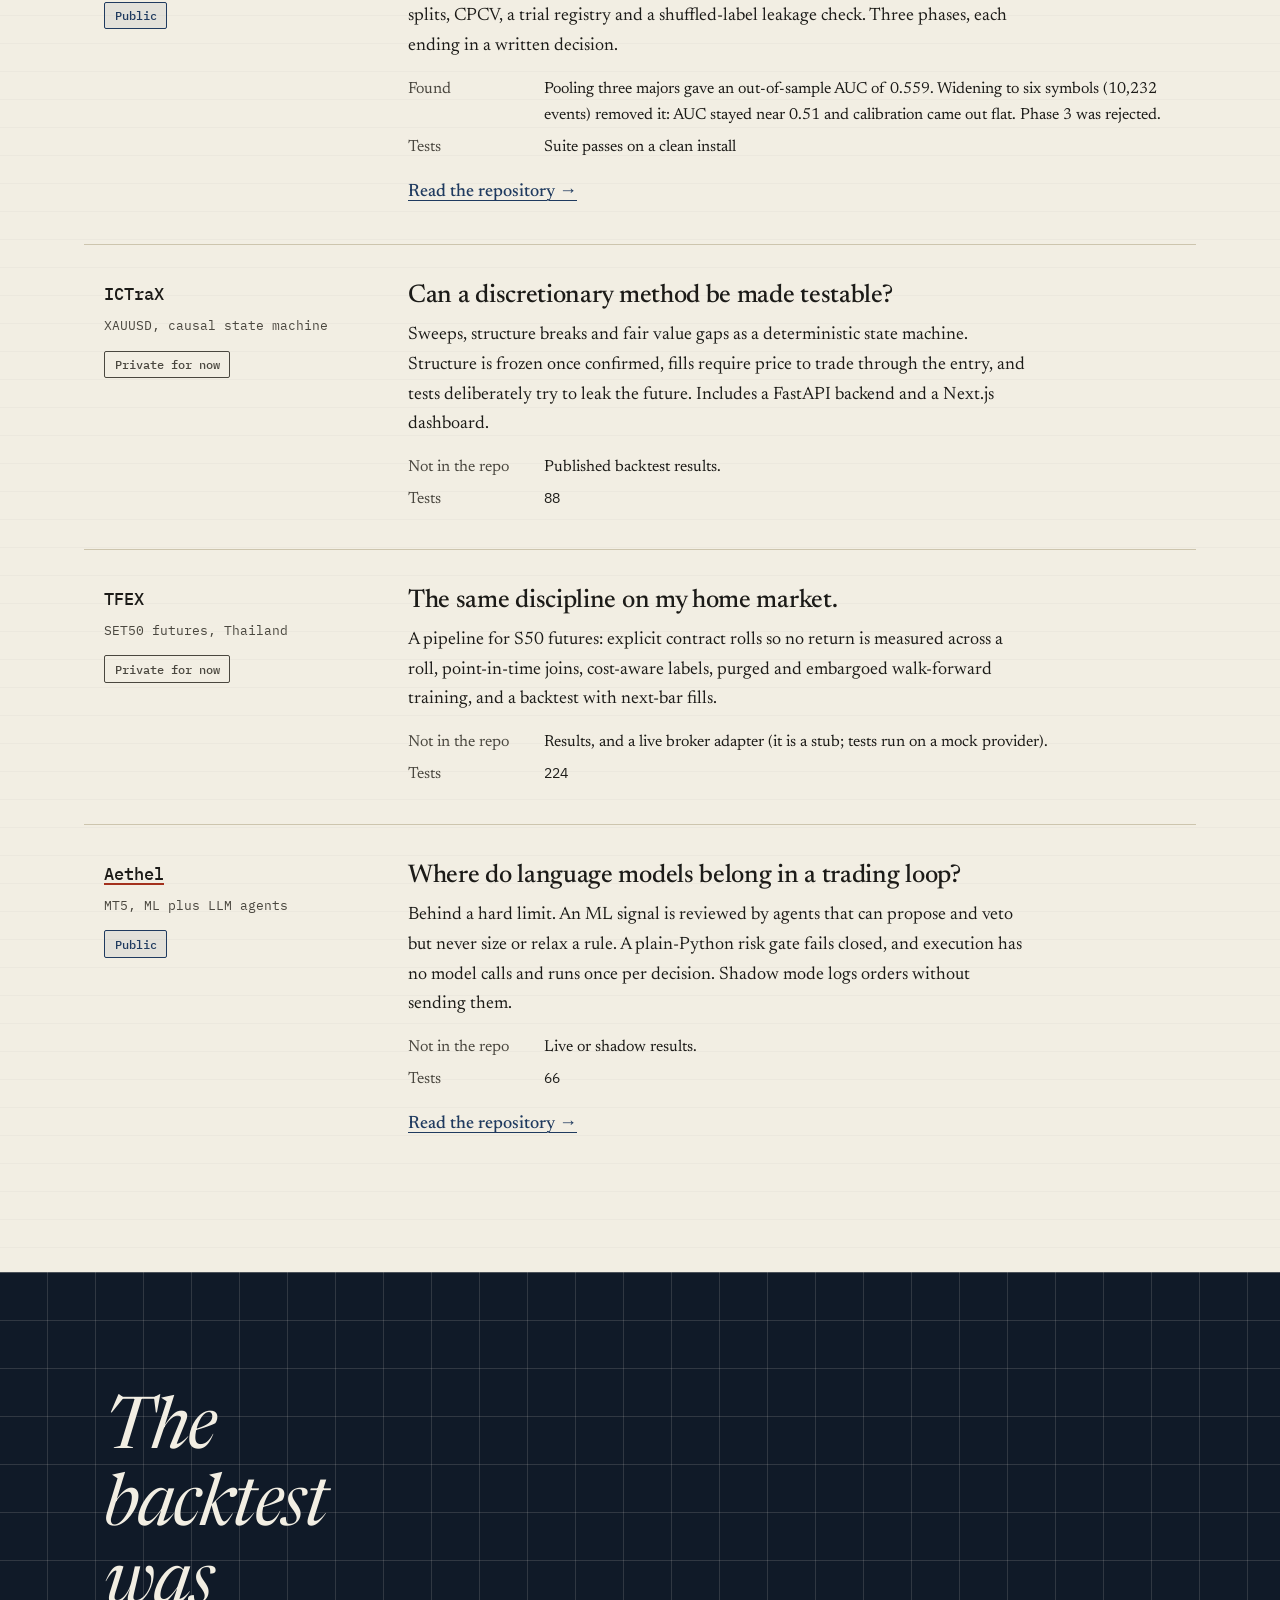
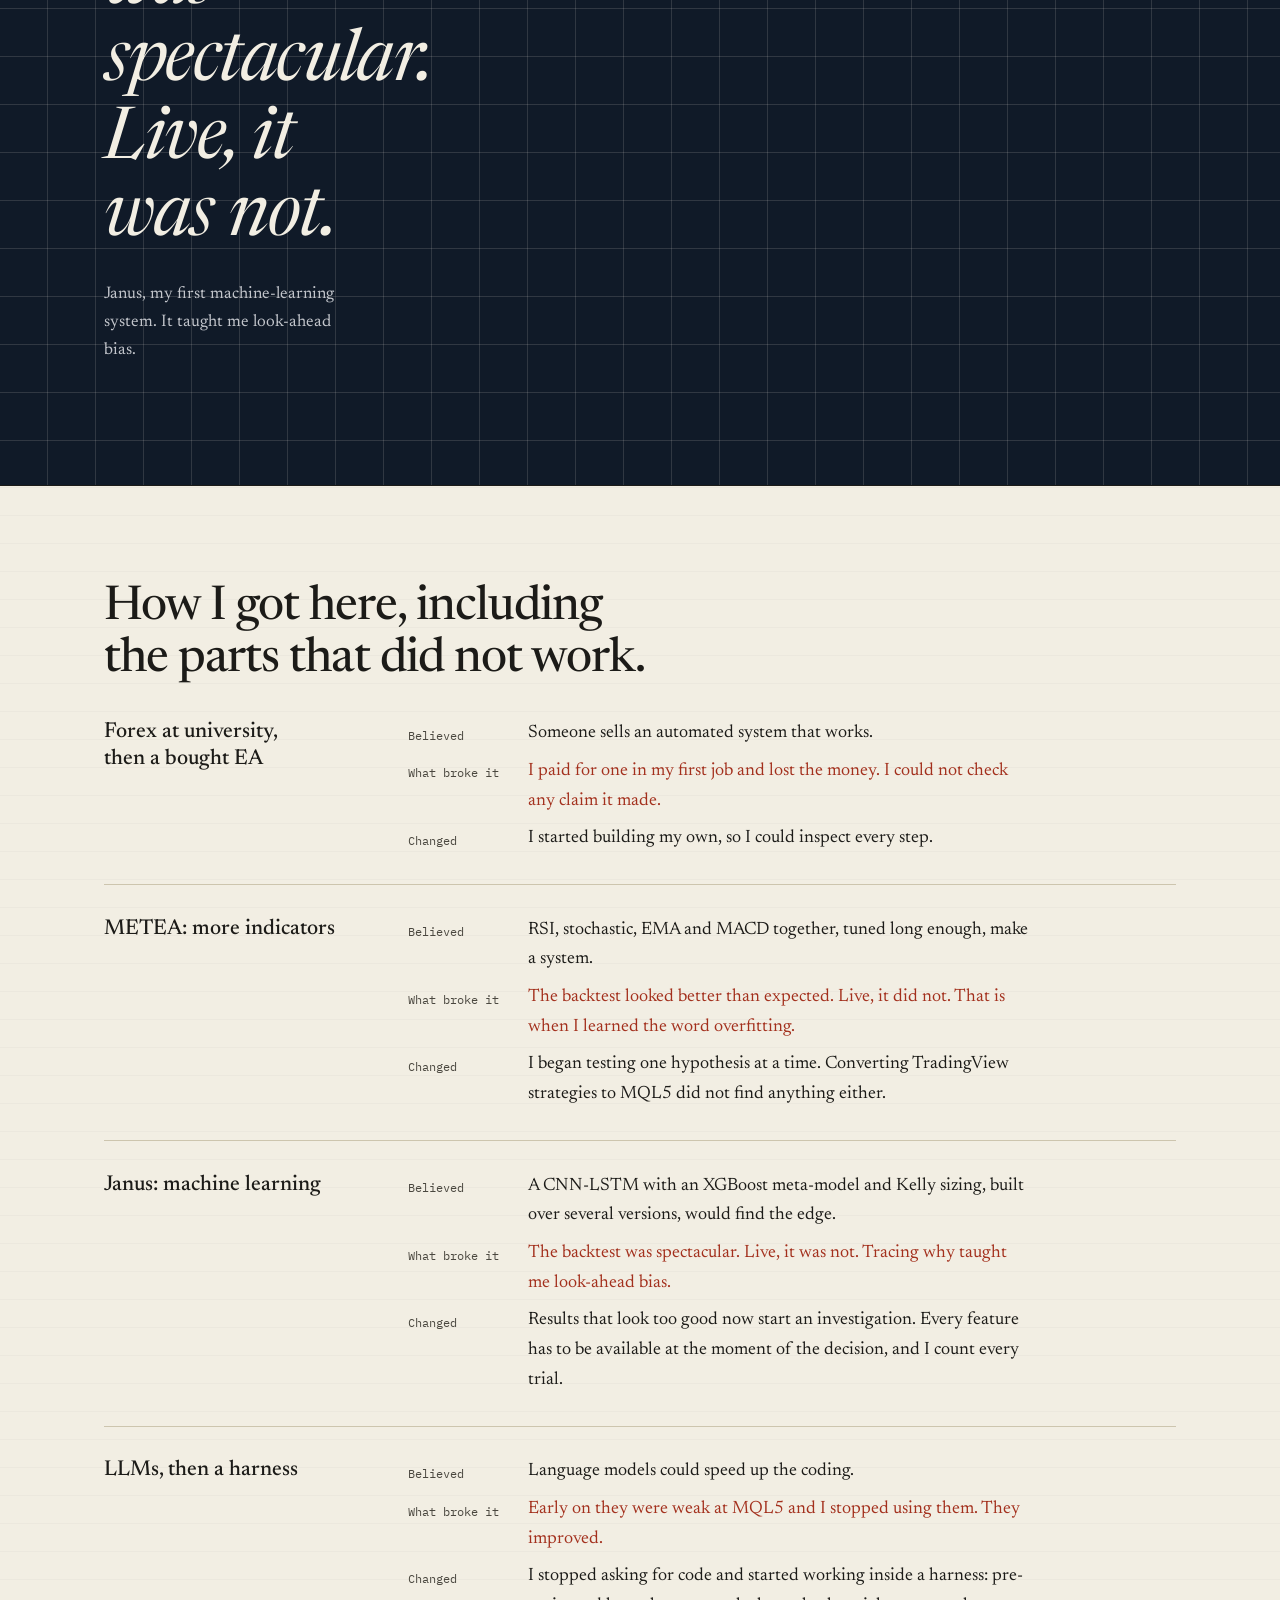
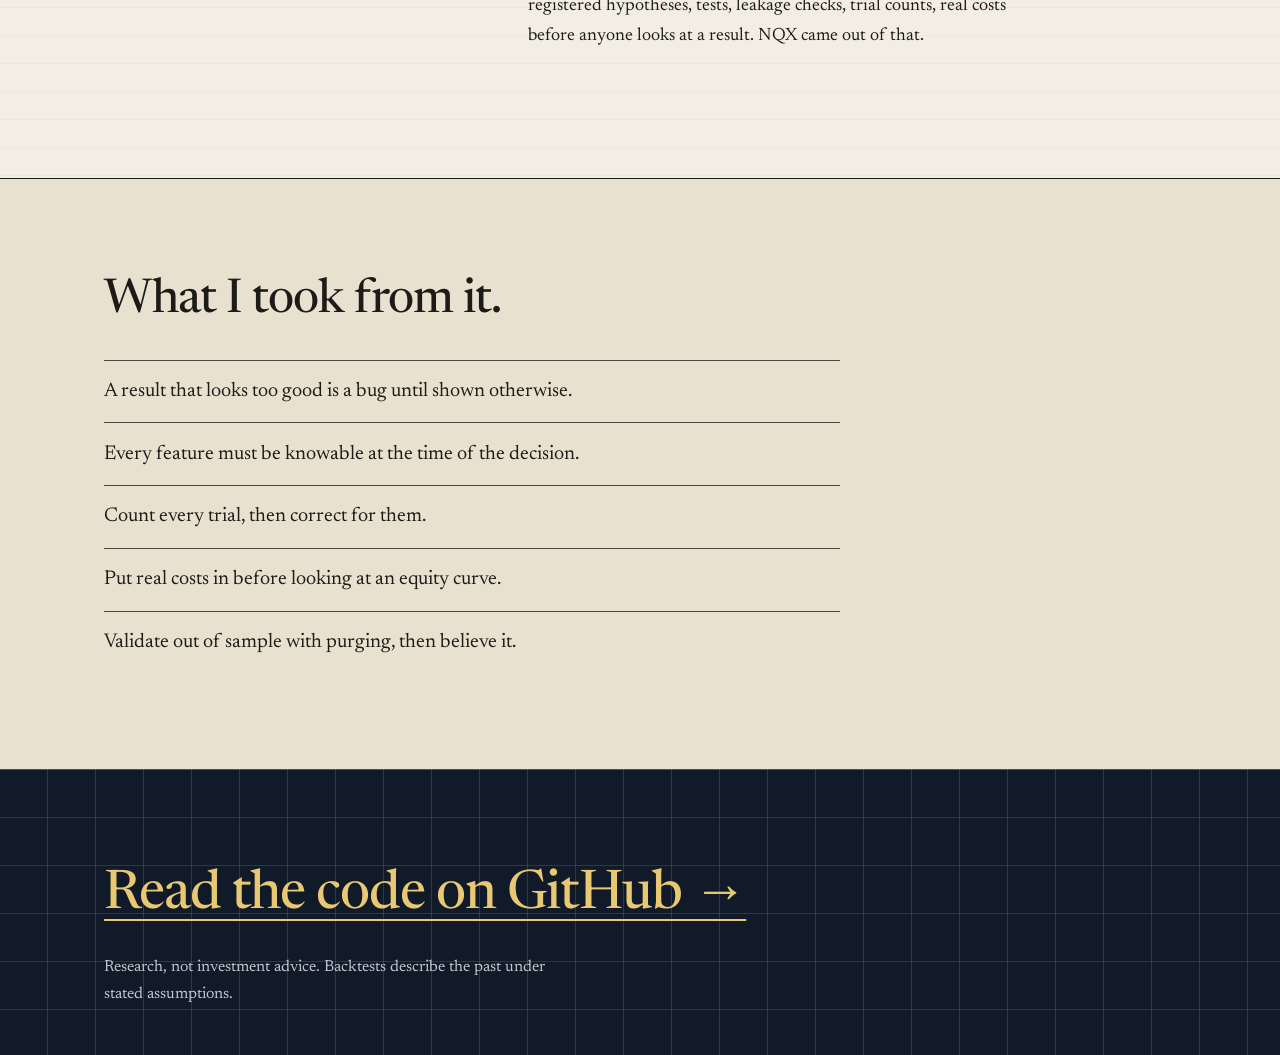
==== commit 7ef7ad39: "Redesign: night hero, interactive t-statistic plot, repo ledger, quote band" ====
--- a/index.html
+++ b/index.html
@@ -4,9 +4,13 @@
 <meta charset="utf-8">
 <meta name="viewport" content="width=device-width, initial-scale=1">
 <title>dukepsk-lab: Quant research notebook</title>
-<meta name="description" content="Pre-registered tests of trading ideas, most of them rejected, with the numbers left in. Research and infrastructure by dukepsk-lab.">
-<meta name="color-scheme" content="light">
-<link rel="icon" href="data:image/svg+xml,%3Csvg xmlns='http://www.w3.org/2000/svg' viewBox='0 0 32 32'%3E%3Crect width='32' height='32' fill='%23f2eee3'/%3E%3Cpath d='M7 22 L13 12 L18 18 L25 8' fill='none' stroke='%23a3301d' stroke-width='2.5'/%3E%3C/svg%3E">
+<meta name="description" content="21 trading ideas tested under pre-registered rules. Three crossed the significance gate and none survived. The numbers, the code and how I learned to test.">
+<meta property="og:title" content="dukepsk-lab: Quant research notebook">
+<meta property="og:description" content="21 trading ideas, tested under rules written first. Three crossed the gate, none survived. See the plot.">
+<meta property="og:type" content="website">
+<meta name="color-scheme" content="light dark">
+<meta name="theme-color" content="#101a28">
+<link rel="icon" href="data:image/svg+xml,%3Csvg xmlns='http://www.w3.org/2000/svg' viewBox='0 0 32 32'%3E%3Crect width='32' height='32' fill='%23101a28'/%3E%3Ccircle cx='9' cy='20' r='3' fill='%23ee8a62'/%3E%3Ccircle cx='16' cy='14' r='3' fill='%23ee8a62'/%3E%3Ccircle cx='24' cy='9' r='3.5' fill='%23e8c872'/%3E%3C/svg%3E">
 <link rel="preconnect" href="https://fonts.googleapis.com">
 <link rel="preconnect" href="https://fonts.gstatic.com" crossorigin>
 <link rel="stylesheet" href="https://fonts.googleapis.com/css2?family=IBM+Plex+Mono:wght@400;500&family=Newsreader:ital,opsz,wght@0,6..72,300..700;1,6..72,300..700&display=swap">
@@ -18,6 +22,7 @@
   <div class="wrap">
     <a class="handle" href="#top">dukepsk-lab</a>
     <nav aria-label="Sections">
+      <a href="#plot">The plot</a>
       <a href="#register">Register</a>
       <a href="#method">Method</a>
       <a href="#repos">Repositories</a>
@@ -28,15 +33,56 @@
 
 <main id="top">
 
-<section class="hero">
+<section class="night hero">
   <div class="wrap">
     <h1>I test trading ideas until they break, and write down how.</h1>
     <p class="lede">Most of my repositories are failed hypotheses with the numbers left in. The rest is the infrastructure that keeps those tests honest: checked data, causal features, purged validation, hard risk limits.</p>
-  </div>
-</section>
-
-<section class="register" id="register">
-  <div class="wrap">
+    <p class="cta">
+      <a class="btn primary" href="#plot">See the evidence</a>
+      <a class="btn" href="#repos">Browse the repositories</a>
+      <a class="textlink" href="https://github.com/dukepsk-lab">GitHub &rarr;</a>
+    </p>
+  </div>
+</section>
+
+<section class="night plotsec" id="plot">
+  <div class="wrap">
+    <h2>21 ideas. 3 crossed the line. None survived.</h2>
+    <p class="plot-lede">Each dot is a hypothesis from my register, placed by its stressed t-statistic after costs and slippage. The gold zone is where a result starts to look real. Select a dot to read what happened.</p>
+
+    <div class="plate">
+      <p class="swipe" aria-hidden="true">Swipe the plot sideways &rarr;</p>
+      <div class="plate-scroll">
+<svg class="plot" viewBox="0 0 1000 400" role="group" aria-label="Strip plot of stressed t-statistics for 21 hypotheses">
+<rect class="zone" x="773.9" y="40" width="206.1" height="312"/>
+<g><line class="tick" x1="109.2" x2="109.2" y1="60" y2="352"/><text class="axis" x="109.2" y="378" text-anchor="middle">-5</text></g><g><line class="tick" x1="197.8" x2="197.8" y1="60" y2="352"/><text class="axis" x="197.8" y="378" text-anchor="middle">-4</text></g><g><line class="tick" x1="286.4" x2="286.4" y1="60" y2="352"/><text class="axis" x="286.4" y="378" text-anchor="middle">-3</text></g><g><line class="tick" x1="375.1" x2="375.1" y1="60" y2="352"/><text class="axis" x="375.1" y="378" text-anchor="middle">-2</text></g><g><line class="tick" x1="463.7" x2="463.7" y1="60" y2="352"/><text class="axis" x="463.7" y="378" text-anchor="middle">-1</text></g><g><line class="tick" x1="552.3" x2="552.3" y1="60" y2="352"/><text class="axis" x="552.3" y="378" text-anchor="middle">0</text></g><g><line class="tick" x1="640.9" x2="640.9" y1="60" y2="352"/><text class="axis" x="640.9" y="378" text-anchor="middle">+1</text></g><g><line class="tick" x1="729.6" x2="729.6" y1="60" y2="352"/><text class="axis" x="729.6" y="378" text-anchor="middle">+2</text></g><g><line class="tick" x1="818.2" x2="818.2" y1="60" y2="352"/><text class="axis" x="818.2" y="378" text-anchor="middle">+3</text></g><g><line class="tick" x1="906.8" x2="906.8" y1="60" y2="352"/><text class="axis" x="906.8" y="378" text-anchor="middle">+4</text></g>
+<line class="gate" x1="773.9" x2="773.9" y1="40" y2="352"/>
+<text class="gate-label" x="783.9" y="62">gate: stressed t &#8805; 2.5</text>
+<text class="side-label" x="56" y="34">&#8592; costs eat it</text>
+<text class="axis-title" x="508" y="398" text-anchor="middle">stressed t-statistic (plain t for H1, H11)</text>
+<g class="dot" tabindex="0" role="button" data-id="H11" style="--i:0" aria-label="H11, Hourly Donchian, 27 unseen FX pairs, t -14"><circle cx="91.5" cy="218.0" r="15"/><text x="91.5" y="221.5">H11</text><title>H11: Hourly Donchian, 27 unseen FX pairs (t -14)</title></g><g class="dot" tabindex="0" role="button" data-id="H1" style="--i:1" aria-label="H1, Intraday momentum, US100, t -4.3"><circle cx="171.2" cy="218.0" r="15"/><text x="171.2" y="221.5">H1</text><title>H1: Intraday momentum, US100 (t -4.3)</title></g><g class="dot" tabindex="0" role="button" data-id="H4" style="--i:2" aria-label="H4, Midday reversion to TWAP, t -4.29"><circle cx="172.1" cy="251.0" r="15"/><text x="172.1" y="254.5">H4</text><title>H4: Midday reversion to TWAP (t -4.29)</title></g><g class="dot" tabindex="0" role="button" data-id="H8" style="--i:3" aria-label="H8, Overnight drift in index CFDs, t -4.1"><circle cx="188.9" cy="185.0" r="15"/><text x="188.9" y="188.5">H8</text><title>H8: Overnight drift in index CFDs (t -4.1)</title></g><g class="dot" tabindex="0" role="button" data-id="H10" style="--i:4" aria-label="H10, Hourly Donchian, multi-asset, t -3.9"><circle cx="206.7" cy="218.0" r="15"/><text x="206.7" y="221.5">H10</text><title>H10: Hourly Donchian, multi-asset (t -3.9)</title></g><g class="dot" tabindex="0" role="button" data-id="F1" style="--i:5" aria-label="F1, Gold expert advisor, out of sample, t -2.47"><circle cx="333.4" cy="218.0" r="15"/><text x="333.4" y="221.5">F1</text><title>F1: Gold expert advisor, out of sample (t -2.47)</title></g><g class="dot" tabindex="0" role="button" data-id="F3" style="--i:6" aria-label="F3, Gold high at least $1 above the open, t -1.85"><circle cx="388.4" cy="218.0" r="15"/><text x="388.4" y="221.5">F3</text><title>F3: Gold high at least $1 above the open (t -1.85)</title></g><g class="dot" tabindex="0" role="button" data-id="H20" style="--i:7" aria-label="H20, Gold rebound after a London decline, t -1.48"><circle cx="421.1" cy="218.0" r="15"/><text x="421.1" y="221.5">H20</text><title>H20: Gold rebound after a London decline (t -1.48)</title></g><g class="dot" tabindex="0" role="button" data-id="H7b" style="--i:8" aria-label="H7b, Cross-asset trend, fill time fixed, t -0.81"><circle cx="480.5" cy="218.0" r="15"/><text x="480.5" y="221.5">H7b</text><title>H7b: Cross-asset trend, fill time fixed (t -0.81)</title></g><g class="dot" tabindex="0" role="button" data-id="H21" style="--i:9" aria-label="H21, ML intraday reversal entry, t -0.66"><circle cx="493.8" cy="251.0" r="15"/><text x="493.8" y="254.5">H21</text><title>H21: ML intraday reversal entry (t -0.66)</title></g><g class="dot" tabindex="0" role="button" data-id="H7" style="--i:10" aria-label="H7, Cross-asset trend, daily, t -0.11"><circle cx="542.6" cy="218.0" r="15"/><text x="542.6" y="221.5">H7</text><title>H7: Cross-asset trend, daily (t -0.11)</title></g><g class="dot" tabindex="0" role="button" data-id="H19" style="--i:11" aria-label="H19, Gold Asian-session drift, t 0.15"><circle cx="565.6" cy="251.0" r="15"/><text x="565.6" y="254.5">H19</text><title>H19: Gold Asian-session drift (t 0.15)</title></g><g class="dot" tabindex="0" role="button" data-id="H6" style="--i:12" aria-label="H6, ML strategy selection, t 0.16"><circle cx="566.5" cy="185.0" r="15"/><text x="566.5" y="188.5">H6</text><title>H6: ML strategy selection (t 0.16)</title></g><g class="dot" tabindex="0" role="button" data-id="H9" style="--i:13" aria-label="H9, US30 opening-range breakout, t 0.43"><circle cx="590.4" cy="218.0" r="15"/><text x="590.4" y="221.5">H9</text><title>H9: US30 opening-range breakout (t 0.43)</title></g><g class="dot" tabindex="0" role="button" data-id="H12" style="--i:14" aria-label="H12, Trend on 30+ years of daily data, t 0.57"><circle cx="602.8" cy="251.0" r="15"/><text x="602.8" y="254.5">H12</text><title>H12: Trend on 30+ years of daily data (t 0.57)</title></g><g class="dot" tabindex="0" role="button" data-id="H3" style="--i:15" aria-label="H3, 30-minute opening-range breakout, t 1.04"><circle cx="644.5" cy="218.0" r="15"/><text x="644.5" y="221.5">H3</text><title>H3: 30-minute opening-range breakout (t 1.04)</title></g><g class="dot" tabindex="0" role="button" data-id="H5" style="--i:16" aria-label="H5, Regime-based strategy selection, t 1.15"><circle cx="654.2" cy="251.0" r="15"/><text x="654.2" y="254.5">H5</text><title>H5: Regime-based strategy selection (t 1.15)</title></g><g class="dot" tabindex="0" role="button" data-id="H13" style="--i:17" aria-label="H13, Canonical 12-month trend, t 2.1"><circle cx="738.4" cy="218.0" r="15"/><text x="738.4" y="221.5">H13</text><title>H13: Canonical 12-month trend (t 2.1)</title></g><g class="dot crossed" tabindex="0" role="button" data-id="H15" style="--i:18" aria-label="H15, G10 FX carry, t 2.5"><circle cx="773.9" cy="218.0" r="15"/><text x="773.9" y="221.5">H15</text><title>H15: G10 FX carry (t 2.5)</title></g><g class="dot crossed" tabindex="0" role="button" data-id="H14" style="--i:19" aria-label="H14, Trend across 20 markets, t 2.86"><circle cx="805.8" cy="251.0" r="15"/><text x="805.8" y="254.5">H14</text><title>H14: Trend across 20 markets (t 2.86)</title></g><g class="dot crossed" tabindex="0" role="button" data-id="H16" style="--i:20" aria-label="H16, Trend plus carry, equal risk, t 3.79"><circle cx="888.2" cy="218.0" r="15"/><text x="888.2" y="221.5">H16</text><title>H16: Trend plus carry, equal risk (t 3.79)</title></g>
+</svg>
+      </div>
+      <div class="readout" id="readout" aria-live="polite">
+        <div class="r-id" id="r-id">H16</div>
+        <div class="r-body">
+          <h3 id="r-idea">Trend plus carry, equal risk</h3>
+          <p id="r-note">Closest of all. One losing block. Forward test running.</p>
+        </div>
+        <dl class="r-nums">
+          <div><dt>Stressed t</dt><dd id="r-t">3.79</dd></div>
+          <div><dt>Deflated Sharpe</dt><dd id="r-dsr">0.56</dd></div>
+          <div><dt>Decision</dt><dd id="r-dec">Rejected</dd></div>
+        </dl>
+      </div>
+    </div>
+    <p class="plot-foot">Three results sit in the gold zone: H14, H15 and H16. All three were still rejected, on Deflated Sharpe once the number of trials is counted, or on a losing sub-period. H11 is far off the left edge at t = &minus;14. From the register in my NQX repository (private for now).</p>
+  </div>
+</section>
+
+<section class="register block" id="register">
+  <div class="wrap">
+    <h2>The register, as written.</h2>
     <div class="sheet">
       <table>
         <caption>Hypothesis register, excerpt. Costs include spread and swap. R is profit in units of risk.</caption>
@@ -87,11 +133,11 @@
         </tbody>
       </table>
     </div>
-    <p class="register-foot">From the register in my NQX repository (private for now). By its last entry, 69 variants had been counted toward the Deflated Sharpe, and none had passed every gate. A rejected hypothesis is never re-tested with tweaks.</p>
-  </div>
-</section>
-
-<section class="block" id="method">
+    <p class="register-foot">By the register's last entry, 69 variants had been counted toward the Deflated Sharpe, and none had passed every gate. A rejected hypothesis is never re-tested with tweaks.</p>
+  </div>
+</section>
+
+<section class="block alt" id="method">
   <div class="wrap">
     <h2>A result only counts if the rules were written before it existed.</h2>
     <p>Every idea goes through the same steps. The point is not caution for its own sake: it is that every variant I try makes the next result less believable, so the number of trials has to be part of the answer.</p>
@@ -112,7 +158,7 @@
     <ol class="ledger">
 
       <li>
-        <div class="who"><a href="https://github.com/dukepsk-lab/SIEVE">SIEVE</a><small>US100 CFD, MetaTrader 5</small></div>
+        <div class="who"><a href="https://github.com/dukepsk-lab/SIEVE">SIEVE</a><small>US100 CFD, MetaTrader 5</small><span class="chip live">Public</span></div>
         <div>
           <h3>Is the data what I think it is?</h3>
           <p>A read-only audit of server clock, DST eras, tick-level spread regimes and session changes, re-derived by an independent second implementation. Costs measured here feed every later test. Phase 2 tests ideas under a plan frozen first, with the 2026 holdout locked.</p>
@@ -120,14 +166,15 @@
             <dt>Found</dt><dd>The broker clock is London time with daylight saving, not a fixed offset. Stage A: 0 of 8 candidates passed.</dd>
             <dt>Tests</dt><dd><span class="num">111</span></dd>
           </dl>
-        </div>
-      </li>
-
-      <li>
-        <div class="who">NQX<small>Hypothesis register and gates</small></div>
+          <a class="more" href="https://github.com/dukepsk-lab/SIEVE">Read the repository &rarr;</a>
+        </div>
+      </li>
+
+      <li>
+        <div class="who">NQX<small>Hypothesis register and gates</small><span class="chip">Private for now</span></div>
         <div>
           <h3>Does the idea survive rules written before the test?</h3>
-          <p>The register above, plus the code that runs it: data ingest and quality checks, features, an experiment runner, and promotion gates that count every trial. Swap and spread explain most of the intraday and daily failures.</p>
+          <p>The register behind the plot above, plus the code that runs it: data ingest and quality checks, features, an experiment runner, and promotion gates that count every trial. Swap and spread explain most of the intraday and daily failures.</p>
           <dl>
             <dt>Found</dt><dd>An early report assumed a fixed UTC+1 server clock. It was wrong, shifted winter sessions by an hour, and its results could not be reproduced. The report is marked superseded in the repo.</dd>
           </dl>
@@ -135,7 +182,7 @@
       </li>
 
       <li>
-        <div class="who"><a href="https://github.com/dukepsk-lab/TRIAGE">TRIAGE</a><small>Triple-barrier meta-labeling</small></div>
+        <div class="who"><a href="https://github.com/dukepsk-lab/TRIAGE">TRIAGE</a><small>Triple-barrier meta-labeling</small><span class="chip live">Public</span></div>
         <div>
           <h3>Does an ML filter add anything under strict validation?</h3>
           <p>Rule-based candidates, first-touch labels on M1 bars, a LightGBM filter, purged splits, CPCV, a trial registry and a shuffled-label leakage check. Three phases, each ending in a written decision.</p>
@@ -143,11 +190,12 @@
             <dt>Found</dt><dd>Pooling three majors gave an out-of-sample AUC of 0.559. Widening to six symbols (10,232 events) removed it: AUC stayed near 0.51 and calibration came out flat. Phase 3 was rejected.</dd>
             <dt>Tests</dt><dd>Suite passes on a clean install</dd>
           </dl>
-        </div>
-      </li>
-
-      <li>
-        <div class="who">ICTraX<small>XAUUSD, causal state machine</small></div>
+          <a class="more" href="https://github.com/dukepsk-lab/TRIAGE">Read the repository &rarr;</a>
+        </div>
+      </li>
+
+      <li>
+        <div class="who">ICTraX<small>XAUUSD, causal state machine</small><span class="chip">Private for now</span></div>
         <div>
           <h3>Can a discretionary method be made testable?</h3>
           <p>Sweeps, structure breaks and fair value gaps as a deterministic state machine. Structure is frozen once confirmed, fills require price to trade through the entry, and tests deliberately try to leak the future. Includes a FastAPI backend and a Next.js dashboard.</p>
@@ -159,9 +207,9 @@
       </li>
 
       <li>
-        <div class="who">TFEX<small>SET50 futures, Thailand</small></div>
-        <div>
-          <h3>The same discipline on a market I trade at home.</h3>
+        <div class="who">TFEX<small>SET50 futures, Thailand</small><span class="chip">Private for now</span></div>
+        <div>
+          <h3>The same discipline on my home market.</h3>
           <p>A pipeline for S50 futures: explicit contract rolls so no return is measured across a roll, point-in-time joins, cost-aware labels, purged and embargoed walk-forward training, and a backtest with next-bar fills.</p>
           <dl>
             <dt>Not in the repo</dt><dd>Results, and a live broker adapter (it is a stub; tests run on a mock provider).</dd>
@@ -171,7 +219,7 @@
       </li>
 
       <li>
-        <div class="who"><a href="https://github.com/dukepsk-lab/Aethel">Aethel</a><small>MT5, ML plus LLM agents</small></div>
+        <div class="who"><a href="https://github.com/dukepsk-lab/Aethel">Aethel</a><small>MT5, ML plus LLM agents</small><span class="chip live">Public</span></div>
         <div>
           <h3>Where do language models belong in a trading loop?</h3>
           <p>Behind a hard limit. An ML signal is reviewed by agents that can propose and veto but never size or relax a rule. A plain-Python risk gate fails closed, and execution has no model calls and runs once per decision. Shadow mode logs orders without sending them.</p>
@@ -179,10 +227,20 @@
             <dt>Not in the repo</dt><dd>Live or shadow results.</dd>
             <dt>Tests</dt><dd><span class="num">66</span></dd>
           </dl>
+          <a class="more" href="https://github.com/dukepsk-lab/Aethel">Read the repository &rarr;</a>
         </div>
       </li>
 
     </ol>
+  </div>
+</section>
+
+<section class="night quote">
+  <div class="wrap">
+    <blockquote>
+      <p>The backtest was spectacular. Live, it was not.</p>
+      <footer>Janus, my first machine-learning system. It taught me look-ahead bias.</footer>
+    </blockquote>
   </div>
 </section>
 
@@ -231,7 +289,7 @@
   </div>
 </section>
 
-<section class="block" id="rules">
+<section class="block alt" id="rules">
   <div class="wrap">
     <h2>What I took from it.</h2>
     <ol class="rules">
@@ -246,12 +304,54 @@
 
 </main>
 
-<footer>
-  <div class="wrap">
+<footer class="night">
+  <div class="wrap">
+    <a class="big" href="https://github.com/dukepsk-lab">Read the code on GitHub &rarr;</a>
     <p>Research, not investment advice. Backtests describe the past under stated assumptions.</p>
-    <p><a href="https://github.com/dukepsk-lab">github.com/dukepsk-lab</a></p>
   </div>
 </footer>
 
+<script>
+(function () {
+  var DATA = {"H1": {"idea": "Intraday momentum, US100", "t": -4.3, "note": "All four variants negative. Holdout not opened.", "dsr": null, "crossed": false}, "H3": {"idea": "30-minute opening-range breakout", "t": 1.04, "note": "+0.084 R before the stress. PBO 0.77.", "dsr": 0.06, "crossed": false}, "H4": {"idea": "Midday reversion to TWAP", "t": -4.29, "note": "All variants negative.", "dsr": 0.0, "crossed": false}, "H5": {"idea": "Regime-based strategy selection", "t": 1.15, "note": "102 trades, below the 500 minimum.", "dsr": 0.44, "crossed": false}, "H6": {"idea": "ML strategy selection", "t": 0.16, "note": "Worse than always running the best single rule.", "dsr": 0.006, "crossed": false}, "H7": {"idea": "Cross-asset trend, daily", "t": -0.11, "note": "Gross edge about half eaten by swap.", "dsr": null, "crossed": false}, "H7b": {"idea": "Cross-asset trend, fill time fixed", "t": -0.81, "note": "Gross +9.8%, mostly eaten by swap.", "dsr": 0.2, "crossed": false}, "H8": {"idea": "Overnight drift in index CFDs", "t": -4.1, "note": "+0.13 R gross, -0.032 R after swap and spread.", "dsr": null, "crossed": false}, "H9": {"idea": "US30 opening-range breakout", "t": 0.43, "note": "Does not replicate the H3 result.", "dsr": null, "crossed": false}, "H10": {"idea": "Hourly Donchian, multi-asset", "t": -3.9, "note": "Gross +0.07 R eaten by spread and swap.", "dsr": null, "crossed": false}, "H11": {"idea": "Hourly Donchian, 27 unseen FX pairs", "t": -14.0, "note": "-0.124 R over 32,594 trades. Plain t, off the chart.", "dsr": null, "crossed": false}, "H12": {"idea": "Trend on 30+ years of daily data", "t": 0.57, "note": "Net t 2.72, but the edge decays from Sharpe 1.3 to 0.06.", "dsr": null, "crossed": false}, "H13": {"idea": "Canonical 12-month trend", "t": 2.1, "note": "Needs 2.5. DSR 0.12.", "dsr": 0.12, "crossed": false}, "H14": {"idea": "Trend across 20 markets", "t": 2.86, "note": "Crosses the gate. Fails Deflated Sharpe after 48 trials.", "dsr": 0.29, "crossed": true}, "H15": {"idea": "G10 FX carry", "t": 2.5, "note": "Crosses the gate. Fails Deflated Sharpe.", "dsr": 0.18, "crossed": true}, "H16": {"idea": "Trend plus carry, equal risk", "t": 3.79, "note": "Closest of all. One losing block. Forward test running.", "dsr": 0.56, "crossed": true}, "F1": {"idea": "Gold expert advisor, out of sample", "t": -2.47, "note": "Hit its own loss stop in 2022.", "dsr": null, "crossed": false}, "F3": {"idea": "Gold high at least $1 above the open", "t": -1.85, "note": "The fact was true on 96.87% of days. The trade lost.", "dsr": 0.053, "crossed": false}, "H19": {"idea": "Gold Asian-session drift", "t": 0.15, "note": "Positive drift, fails the gate.", "dsr": 0.11, "crossed": false}, "H20": {"idea": "Gold rebound after a London decline", "t": -1.48, "note": "No rebound found.", "dsr": 0.0003, "crossed": false}, "H21": {"idea": "ML intraday reversal entry", "t": -0.66, "note": "Upper bound; 24,206 candidates.", "dsr": null, "crossed": false}};
+  var dots = document.querySelectorAll('.plot .dot');
+  var el = function (id) { return document.getElementById(id); };
+  var fmt = function (n) { return (n < 0 ? '−' : '') + Math.abs(n).toString(); };
+  function show(id) {
+    var d = DATA[id]; if (!d) return;
+    el('r-id').textContent = id;
+    el('r-idea').textContent = d.idea;
+    el('r-note').textContent = d.note;
+    el('r-t').textContent = fmt(d.t);
+    el('r-dsr').textContent = d.dsr === null ? 'not recorded' : fmt(d.dsr);
+    el('r-dec').textContent = 'Rejected';
+    el('readout').classList.toggle('crossed', !!d.crossed);
+    dots.forEach(function (g) { g.classList.toggle('selected', g.getAttribute('data-id') === id); });
+  }
+  dots.forEach(function (g) {
+    var id = g.getAttribute('data-id');
+    g.addEventListener('click', function () { show(id); });
+    g.addEventListener('mouseenter', function () { show(id); });
+    g.addEventListener('focus', function () { show(id); });
+    g.addEventListener('keydown', function (e) { if (e.key === 'Enter' || e.key === ' ') { e.preventDefault(); show(id); } });
+  });
+  show('H16');
+
+  var links = document.querySelectorAll('.top nav a');
+  if ('IntersectionObserver' in window) {
+    var map = {};
+    links.forEach(function (a) { map[a.getAttribute('href').slice(1)] = a; });
+    var io = new IntersectionObserver(function (entries) {
+      entries.forEach(function (en) {
+        if (en.isIntersecting && map[en.target.id]) {
+          links.forEach(function (a) { a.removeAttribute('aria-current'); });
+          map[en.target.id].setAttribute('aria-current', 'true');
+        }
+      });
+    }, { rootMargin: '-45% 0px -50% 0px' });
+    Object.keys(map).forEach(function (id) { var s = document.getElementById(id); if (s) io.observe(s); });
+  }
+})();
+</script>
 </body>
 </html>
--- a/styles.css
+++ b/styles.css
@@ -6,6 +6,13 @@
   --rule: #cdc5ae;
   --stamp: #a3301d;
   --blue: #1f3a5f;
+  --night: #101a28;
+  --night-2: #182638;
+  --night-rule: rgb(242 238 227 / 0.14);
+  --on-night: #f2eee3;
+  --on-night-soft: #c3c6cc;
+  --coral: #ee8a62;
+  --gold: #e8c872;
   --measure: 62ch;
   --serif: "Newsreader", "Iowan Old Style", Georgia, serif;
   --mono: "IBM Plex Mono", ui-monospace, "Cascadia Mono", Consolas, monospace;
@@ -13,8 +20,8 @@
 }
 
 * { box-sizing: border-box; }
-
-html { scroll-behavior: smooth; -webkit-text-size-adjust: 100%; }
+html { scroll-behavior: smooth; -webkit-text-size-adjust: 100%; scrollbar-color: var(--rule) var(--paper); scroll-padding-top: 4rem; }
+@media (prefers-reduced-motion: reduce) { html { scroll-behavior: auto; } }
 
 body {
   margin: 0;
@@ -29,133 +36,179 @@
   text-rendering: optimizeLegibility;
 }
 
-::selection { background: var(--ink); color: var(--paper); }
+::selection { background: var(--gold); color: var(--night); }
 :focus-visible { outline: 2px solid var(--blue); outline-offset: 3px; border-radius: 2px; }
-html { scrollbar-color: var(--rule) var(--paper); }
+.night :focus-visible, .top :focus-visible { outline-color: var(--gold); }
 a { color: var(--blue); text-decoration-thickness: 1px; text-underline-offset: 0.2em; }
 a:hover { color: var(--stamp); }
 code, .mono { font-family: var(--mono); font-size: 0.86em; }
 .num { font-family: var(--mono); font-variant-numeric: tabular-nums; font-size: 0.88em; white-space: nowrap; }
-
 .wrap { max-width: 72rem; margin-inline: auto; padding-inline: clamp(1rem, 4vw, 2.5rem); }
 
+/* ---------- night bands ---------- */
+.night {
+  background-color: var(--night);
+  background-image:
+    linear-gradient(var(--night-rule) 1px, transparent 1px),
+    linear-gradient(90deg, var(--night-rule) 1px, transparent 1px);
+  background-size: 48px 48px;
+  background-position: -1px -1px;
+  color: var(--on-night);
+}
+.night a { color: var(--gold); }
+.night a:hover { color: var(--on-night); }
+
 /* ---------- header ---------- */
-.top { padding-block: 1.25rem; border-bottom: 1px solid var(--rule); background: var(--paper); }
-.top .wrap { display: flex; flex-wrap: wrap; align-items: baseline; justify-content: space-between; gap: 0.5rem 2rem; }
-.top .handle { font-family: var(--mono); font-size: 0.95rem; font-weight: 500; color: var(--ink); text-decoration: none; }
-.top nav { display: flex; flex-wrap: wrap; gap: 0.25rem 1.5rem; }
-.top nav a { color: var(--ink-soft); text-decoration: none; font-size: 1rem; padding-block: 0.25rem; }
-.top nav a:hover { color: var(--ink); text-decoration: underline; }
+.top { position: sticky; top: 0; z-index: 10; background: var(--night); border-bottom: 1px solid var(--night-rule); }
+.top .wrap { display: flex; flex-wrap: wrap; align-items: baseline; justify-content: space-between; gap: 0.25rem 2rem; padding-block: 0.9rem; }
+.top .handle { font-family: var(--mono); font-size: 0.95rem; font-weight: 500; color: var(--on-night); text-decoration: none; }
+.top nav { display: flex; flex-wrap: wrap; gap: 0.1rem 1.4rem; }
+.top nav a { color: var(--on-night-soft); text-decoration: none; font-size: 1rem; padding-block: 0.2rem; border-bottom: 2px solid transparent; }
+.top nav a:hover { color: var(--on-night); }
+.top nav a[aria-current] { color: var(--on-night); border-bottom-color: var(--gold); }
 
 /* ---------- hero ---------- */
-.hero { padding-block: clamp(3rem, 8vw, 6.5rem) clamp(2.5rem, 5vw, 4rem); }
+.hero { padding-block: clamp(3.5rem, 9vw, 7rem) clamp(2.5rem, 5vw, 4rem); }
 h1 {
-  margin: 0 0 1.5rem;
+  margin: 0 0 1.75rem;
   font-weight: 450;
-  font-size: clamp(2.5rem, 6.4vw, 5.25rem);
-  line-height: 1.04;
-  letter-spacing: -0.025em;
-  max-width: 16ch;
+  font-size: clamp(2.6rem, 7vw, 5.75rem);
+  line-height: 1.02;
+  letter-spacing: -0.03em;
+  max-width: 15ch;
   text-wrap: balance;
 }
-.lede { max-width: var(--measure); margin: 0; color: var(--ink-soft); font-size: 1.25rem; line-height: 1.6; }
-
-/* ---------- the register ---------- */
-.register { padding-block: 1rem clamp(3rem, 6vw, 5rem); }
-.sheet {
-  background: var(--paper);
-  border: 1px solid var(--ink);
-  box-shadow: 0 1px 0 var(--ink), 0 14px 28px -14px rgb(28 27 24 / 0.35);
-}
+.lede { max-width: var(--measure); margin: 0; color: var(--on-night-soft); font-size: 1.3rem; line-height: 1.55; }
+.cta { display: flex; flex-wrap: wrap; align-items: center; gap: 0.9rem 1.25rem; margin: 2.25rem 0 0; }
+.btn {
+  display: inline-block; font-family: var(--serif); font-weight: 500; font-size: 1.05rem; line-height: 1;
+  padding: 0.95rem 1.4rem; border: 1px solid var(--on-night-soft); border-radius: 2px;
+  color: var(--on-night); text-decoration: none; transition: background-color 0.2s, color 0.2s, transform 0.2s;
+}
+.night a.btn { color: var(--on-night); }
+.btn:hover { background: var(--on-night); color: var(--night); transform: translateY(-2px); }
+.night a.btn:hover { color: var(--night); }
+.btn.primary { background: var(--gold); border-color: var(--gold); color: var(--night); }
+.night a.btn.primary { color: var(--night); }
+.btn.primary:hover { background: var(--on-night); border-color: var(--on-night); }
+.textlink { font-size: 1.05rem; }
+
+/* ---------- plot ---------- */
+.plotsec { padding-block: 1rem clamp(3rem, 7vw, 5.5rem); border-top: 1px solid var(--night-rule); background-image: none; }
+.plotsec h2 { margin: clamp(2rem, 5vw, 3.5rem) 0 1rem; font-weight: 450; font-size: clamp(1.9rem, 4.2vw, 3.2rem); line-height: 1.08; letter-spacing: -0.02em; max-width: 24ch; text-wrap: balance; }
+.plot-lede { max-width: var(--measure); color: var(--on-night-soft); margin: 0 0 2rem; }
+.plate { background: var(--night-2); border: 1px solid var(--night-rule); box-shadow: 0 24px 48px -24px rgb(0 0 0 / 0.55); }
+.plate-scroll { overflow-x: auto; padding: 1rem 0.5rem 0; }
+.swipe { display: none; margin: 0; padding: 0.8rem 1rem 0; font-family: var(--mono); font-size: 0.78rem; color: var(--gold); }
+.plot { display: block; width: 100%; min-width: 760px; height: auto; }
+.plot .zone { fill: var(--gold); fill-opacity: 0.07; }
+.plot .tick { stroke: rgb(242 238 227 / 0.09); stroke-width: 1; }
+.plot .axis { fill: rgb(242 238 227 / 0.62); font: 400 13px var(--mono); }
+.plot .axis-title { fill: rgb(242 238 227 / 0.62); font: 400 13px var(--mono); }
+.plot .side-label { fill: rgb(242 238 227 / 0.7); font: 400 13px var(--mono); }
+.plot .gate { stroke: var(--gold); stroke-width: 1.5; stroke-dasharray: 5 5; }
+.plot .gate-label { fill: var(--gold); font: 500 13px var(--mono); }
+.plot .dot { cursor: pointer; transform-box: fill-box; transform-origin: center; outline: none; }
+.plot .dot circle { fill: var(--coral); stroke: var(--night-2); stroke-width: 2; transition: stroke 0.15s, stroke-width 0.15s; }
+.plot .dot.crossed circle { fill: var(--gold); }
+.plot .dot text { fill: var(--night); font: 500 11px var(--mono); text-anchor: middle; pointer-events: none; }
+.plot .dot:hover circle, .plot .dot:focus-visible circle { stroke: var(--on-night); stroke-width: 3; }
+.plot .dot.selected circle { stroke: var(--on-night); stroke-width: 3.5; }
+
+@keyframes rise { from { opacity: 0; transform: translateY(-18px); } }
+@media (prefers-reduced-motion: no-preference) {
+  .plot .dot { animation: rise 0.6s cubic-bezier(0.16, 1, 0.3, 1) backwards; animation-delay: calc(var(--i) * 45ms + 150ms); }
+}
+
+.readout {
+  display: grid; grid-template-columns: auto minmax(0, 1fr) auto; gap: 0.5rem 2rem; align-items: center;
+  padding: 1.4rem 1.6rem; border-top: 1px solid var(--night-rule); background: rgb(0 0 0 / 0.18);
+}
+.r-id { font-family: var(--mono); font-size: 1.9rem; font-weight: 500; color: var(--coral); min-width: 3.4ch; }
+.readout.crossed .r-id { color: var(--gold); }
+.r-body h3 { margin: 0 0 0.2rem; font-weight: 500; font-size: 1.45rem; line-height: 1.2; }
+.r-body p { margin: 0; color: var(--on-night-soft); font-size: 1.05rem; line-height: 1.45; }
+.r-nums { display: flex; gap: 1.75rem; margin: 0; }
+.r-nums dt { font-family: var(--mono); font-size: 0.74rem; color: var(--on-night-soft); }
+.r-nums dd { margin: 0.1rem 0 0; font-family: var(--mono); font-size: 1.15rem; font-variant-numeric: tabular-nums; }
+.plot-foot { max-width: 70ch; margin: 1.5rem 0 0; color: var(--on-night-soft); font-size: 1rem; }
+
+/* ---------- paper sections ---------- */
+.block { padding-block: clamp(3.5rem, 8vw, 6rem); border-top: 1px solid var(--ink); }
+.block.alt { background: var(--paper-deep); background-image: none; }
+.block > .wrap > h2 { margin: 0 0 2rem; font-weight: 450; font-size: clamp(1.9rem, 3.8vw, 3rem); line-height: 1.1; letter-spacing: -0.02em; max-width: 22ch; text-wrap: balance; }
+.block p { max-width: var(--measure); margin: 0 0 1.1rem; }
+
+/* register */
+.sheet { background: var(--paper); border: 1px solid var(--ink); box-shadow: 0 1px 0 var(--ink), 0 14px 28px -14px rgb(28 27 24 / 0.35); }
 .sheet table { width: 100%; border-collapse: collapse; }
-.sheet caption {
-  text-align: left; padding: 1rem 1.25rem; border-bottom: 1px solid var(--ink);
-  font-family: var(--mono); font-size: 0.82rem; color: var(--ink-soft);
-}
-.sheet th {
-  text-align: left; font-weight: 500; font-size: 0.95rem; color: var(--ink-soft);
-  padding: 0.7rem 1.25rem; border-bottom: 1px solid var(--rule); background: var(--paper-deep);
-}
+.sheet caption { text-align: left; padding: 1rem 1.25rem; border-bottom: 1px solid var(--ink); font-family: var(--mono); font-size: 0.82rem; color: var(--ink-soft); }
+.sheet th { text-align: left; font-weight: 500; font-size: 0.95rem; color: var(--ink-soft); padding: 0.7rem 1.25rem; border-bottom: 1px solid var(--rule); background: var(--paper-deep); }
 .sheet td { padding: 0.9rem 1.25rem; border-bottom: 1px solid var(--rule); vertical-align: top; }
 .sheet tr:last-child td { border-bottom: 0; }
 .sheet td:first-child { font-family: var(--mono); font-size: 0.9rem; white-space: nowrap; }
-.verdict {
-  display: inline-block; font-family: var(--mono); font-size: 0.8rem; font-weight: 500;
-  color: var(--stamp); border: 1.5px solid var(--stamp); border-radius: 2px;
-  padding: 0.25rem 0.65rem; line-height: 1.3; transform: rotate(-1.5deg); white-space: nowrap;
-}
+.verdict { display: inline-block; font-family: var(--mono); font-size: 0.8rem; font-weight: 500; line-height: 1.3; color: var(--stamp); border: 1.5px solid var(--stamp); border-radius: 2px; padding: 0.25rem 0.65rem; transform: rotate(-1.5deg); white-space: nowrap; }
 .verdict.open { color: var(--blue); border-color: var(--blue); }
 .verdict-note { display: block; margin-top: 0.35rem; font-size: 0.9rem; color: var(--ink-soft); }
-.register-foot { max-width: var(--measure); margin: 1.25rem 0 0; font-size: 1rem; color: var(--ink-soft); }
-
-@keyframes stamp {
-  from { opacity: 0; transform: rotate(-5deg) scale(1.35); filter: blur(2px); }
-}
-@media (prefers-reduced-motion: no-preference) {
-  .verdict { animation: stamp 0.45s cubic-bezier(0.16, 1, 0.3, 1) backwards; }
-  .sheet tbody tr:nth-child(1) .verdict { animation-delay: 0.15s; }
-  .sheet tbody tr:nth-child(2) .verdict { animation-delay: 0.3s; }
-  .sheet tbody tr:nth-child(3) .verdict { animation-delay: 0.45s; }
-  .sheet tbody tr:nth-child(4) .verdict { animation-delay: 0.6s; }
-  .sheet tbody tr:nth-child(5) .verdict { animation-delay: 0.75s; }
-  .sheet tbody tr:nth-child(6) .verdict { animation-delay: 0.9s; }
-  .sheet tbody tr:nth-child(7) .verdict { animation-delay: 1.05s; }
-  .sheet tbody tr:nth-child(8) .verdict { animation-delay: 1.2s; }
-}
-
-/* ---------- sections ---------- */
-section.block { padding-block: clamp(3rem, 7vw, 5.5rem); border-top: 1px solid var(--ink); }
-.block > .wrap > h2 {
-  margin: 0 0 2rem; font-weight: 450; font-size: clamp(1.9rem, 3.6vw, 2.9rem);
-  line-height: 1.12; letter-spacing: -0.018em; max-width: 22ch; text-wrap: balance;
-}
-.block p { max-width: var(--measure); margin: 0 0 1.1rem; }
-
-/* method: a real sequence */
-.steps { list-style: none; margin: 2rem 0 0; padding: 0; counter-reset: s; display: grid; gap: 0; max-width: 46rem; }
-.steps li { counter-increment: s; display: grid; grid-template-columns: 2.5rem 1fr; gap: 0 1rem; padding-block: 1.1rem; border-top: 1px solid var(--rule); }
+.register-foot { margin: 1.25rem 0 0; font-size: 1rem; color: var(--ink-soft); }
+
+/* method */
+.steps { list-style: none; margin: 2rem 0 0; padding: 0; counter-reset: s; max-width: 46rem; }
+.steps li { counter-increment: s; display: grid; grid-template-columns: 2.5rem 1fr; gap: 0 1rem; padding-block: 1.1rem; border-top: 1px solid var(--ink-soft); }
 .steps li::before { content: counter(s); font-family: var(--mono); font-size: 0.95rem; color: var(--stamp); padding-top: 0.2rem; }
 .steps strong { font-weight: 600; }
 
-/* repositories: ledger rows */
-.ledger { list-style: none; margin: 0; padding: 0; counter-reset: r; }
-.ledger > li {
-  counter-increment: r; display: grid; grid-template-columns: minmax(0, 15rem) minmax(0, 1fr);
-  gap: 0.75rem clamp(1.5rem, 5vw, 4rem); padding-block: 2rem; border-top: 1px solid var(--rule);
-}
-.ledger > li:first-child { border-top: 0; padding-top: 0; }
-.ledger .who { font-family: var(--mono); font-size: 1rem; font-weight: 500; }
-.ledger .who::before { content: counter(r) ". "; color: var(--stamp); }
-.ledger .who a { color: inherit; text-decoration-color: var(--rule); }
+/* repositories */
+.ledger { list-style: none; margin: 2rem 0 0; padding: 0; }
+.ledger > li { display: grid; grid-template-columns: minmax(0, 15rem) minmax(0, 1fr); gap: 0.75rem clamp(1.5rem, 5vw, 4rem); padding: 2.25rem 1.25rem; margin-inline: -1.25rem; border-top: 1px solid var(--rule); transition: background-color 0.2s; }
+.ledger > li:hover { background: rgb(232 225 207 / 0.55); }
+.ledger > li:first-child { border-top-color: var(--ink); }
+.ledger .who { font-family: var(--mono); font-size: 1.05rem; font-weight: 500; }
+.ledger .who a { color: var(--ink); text-decoration-color: var(--stamp); text-decoration-thickness: 2px; }
 .ledger .who a:hover { color: var(--stamp); }
 .ledger .who small { display: block; margin-top: 0.4rem; font-weight: 400; font-size: 0.8rem; color: var(--ink-soft); }
-.ledger h3 { margin: 0 0 0.6rem; font-weight: 500; font-size: 1.5rem; line-height: 1.2; letter-spacing: -0.01em; text-wrap: balance; }
+.chip { display: inline-block; margin-top: 0.9rem; font-size: 0.72rem; font-weight: 500; padding: 0.2rem 0.6rem; border: 1px solid var(--ink-soft); color: var(--ink-soft); border-radius: 2px; }
+.chip.live { border-color: var(--blue); color: var(--blue); background: rgb(31 58 95 / 0.07); }
+.ledger h3 { margin: 0 0 0.6rem; font-weight: 500; font-size: 1.6rem; line-height: 1.2; letter-spacing: -0.012em; text-wrap: balance; }
 .ledger p { margin: 0 0 0.7rem; }
 .ledger dl { margin: 0.9rem 0 0; display: grid; grid-template-columns: 7.5rem 1fr; gap: 0.35rem 1rem; font-size: 1rem; }
 .ledger dt { color: var(--ink-soft); }
 .ledger dd { margin: 0; }
+.more { display: inline-block; margin-top: 1.1rem; font-weight: 500; }
+
+/* quote band */
+.quote { padding-block: clamp(4rem, 10vw, 7.5rem); border-top: 1px solid var(--night-rule); }
+.quote blockquote { margin: 0; max-width: 24ch; }
+.quote p { margin: 0; font-style: italic; font-weight: 400; font-size: clamp(2.2rem, 5.6vw, 4.5rem); line-height: 1.08; letter-spacing: -0.02em; text-wrap: balance; }
+.quote footer { margin-top: 1.5rem; max-width: 46ch; font-style: normal; font-size: 1.05rem; color: var(--on-night-soft); }
 
 /* journal */
-.journal { display: grid; gap: 0; }
-.entry { display: grid; grid-template-columns: minmax(0, 15rem) minmax(0, 1fr); gap: 0.5rem clamp(1.5rem, 5vw, 4rem); padding-block: 1.75rem; border-top: 1px solid var(--rule); }
+.journal { display: grid; }
+.entry { display: grid; grid-template-columns: minmax(0, 15rem) minmax(0, 1fr); gap: 0.5rem clamp(1.5rem, 5vw, 4rem); padding-block: 1.9rem; border-top: 1px solid var(--rule); }
 .entry:first-child { border-top: 0; padding-top: 0; }
-.entry h3 { margin: 0; font-weight: 500; font-size: 1.3rem; line-height: 1.25; text-wrap: balance; }
+.entry h3 { margin: 0; font-weight: 500; font-size: 1.35rem; line-height: 1.25; text-wrap: balance; }
 .entry dl { margin: 0; display: grid; grid-template-columns: 6.5rem 1fr; gap: 0.5rem 1rem; max-width: var(--measure); }
 .entry dt { font-family: var(--mono); font-size: 0.78rem; color: var(--ink-soft); padding-top: 0.35rem; }
 .entry dd { margin: 0; }
 .entry dd.broke { color: var(--stamp); }
 
 .rules { list-style: none; margin: 0; padding: 0; max-width: 46rem; }
-.rules li { padding-block: 0.9rem; border-top: 1px solid var(--rule); }
-.rules li:first-child { border-top: 0; }
-
-footer { border-top: 1px solid var(--ink); padding-block: 2.5rem 4rem; color: var(--ink-soft); font-size: 1rem; }
-footer .wrap { display: flex; flex-wrap: wrap; gap: 0.75rem 3rem; justify-content: space-between; }
-footer p { margin: 0; max-width: 46ch; }
+.rules li { padding-block: 0.9rem; border-top: 1px solid var(--ink-soft); font-size: 1.25rem; }
+
+footer.night { padding-block: clamp(3.5rem, 8vw, 6rem) 3rem; border-top: 1px solid var(--night-rule); }
+footer .big { display: inline-block; font-size: clamp(1.8rem, 4.5vw, 3.4rem); font-weight: 450; letter-spacing: -0.02em; line-height: 1.1; text-decoration-thickness: 2px; }
+footer p { margin: 1.75rem 0 0; color: var(--on-night-soft); font-size: 1rem; max-width: 50ch; }
 
 /* ---------- narrow screens ---------- */
+@media (max-width: 860px) {
+  .readout { grid-template-columns: 1fr; gap: 0.75rem; }
+  .r-nums { flex-wrap: wrap; gap: 1rem 1.75rem; }
+}
 @media (max-width: 760px) {
   body { font-size: 1.0625rem; }
+  .top { position: static; }
+  .swipe { display: block; }
+  .ledger > li { margin-inline: 0; padding-inline: 0; }
   .ledger > li, .entry { grid-template-columns: 1fr; }
   .ledger dl, .entry dl { grid-template-columns: 1fr; gap: 0; }
   .ledger dt, .entry dt { padding-top: 0.6rem; }
@@ -165,10 +218,12 @@
   .sheet tr:last-child { border-bottom: 0; }
   .sheet td { padding: 0.15rem 0; border: 0; }
   .sheet td:first-child { padding-bottom: 0.2rem; }
-  .sheet caption { display: block; }
+  .top nav { gap: 0.1rem 1rem; }
+  .top nav a { font-size: 0.95rem; }
 }
 
 @media print {
   body { background: #fff; }
-  .top nav { display: none; }
-}
+  .top { position: static; }
+  .night { background: #fff; color: #000; }
+}
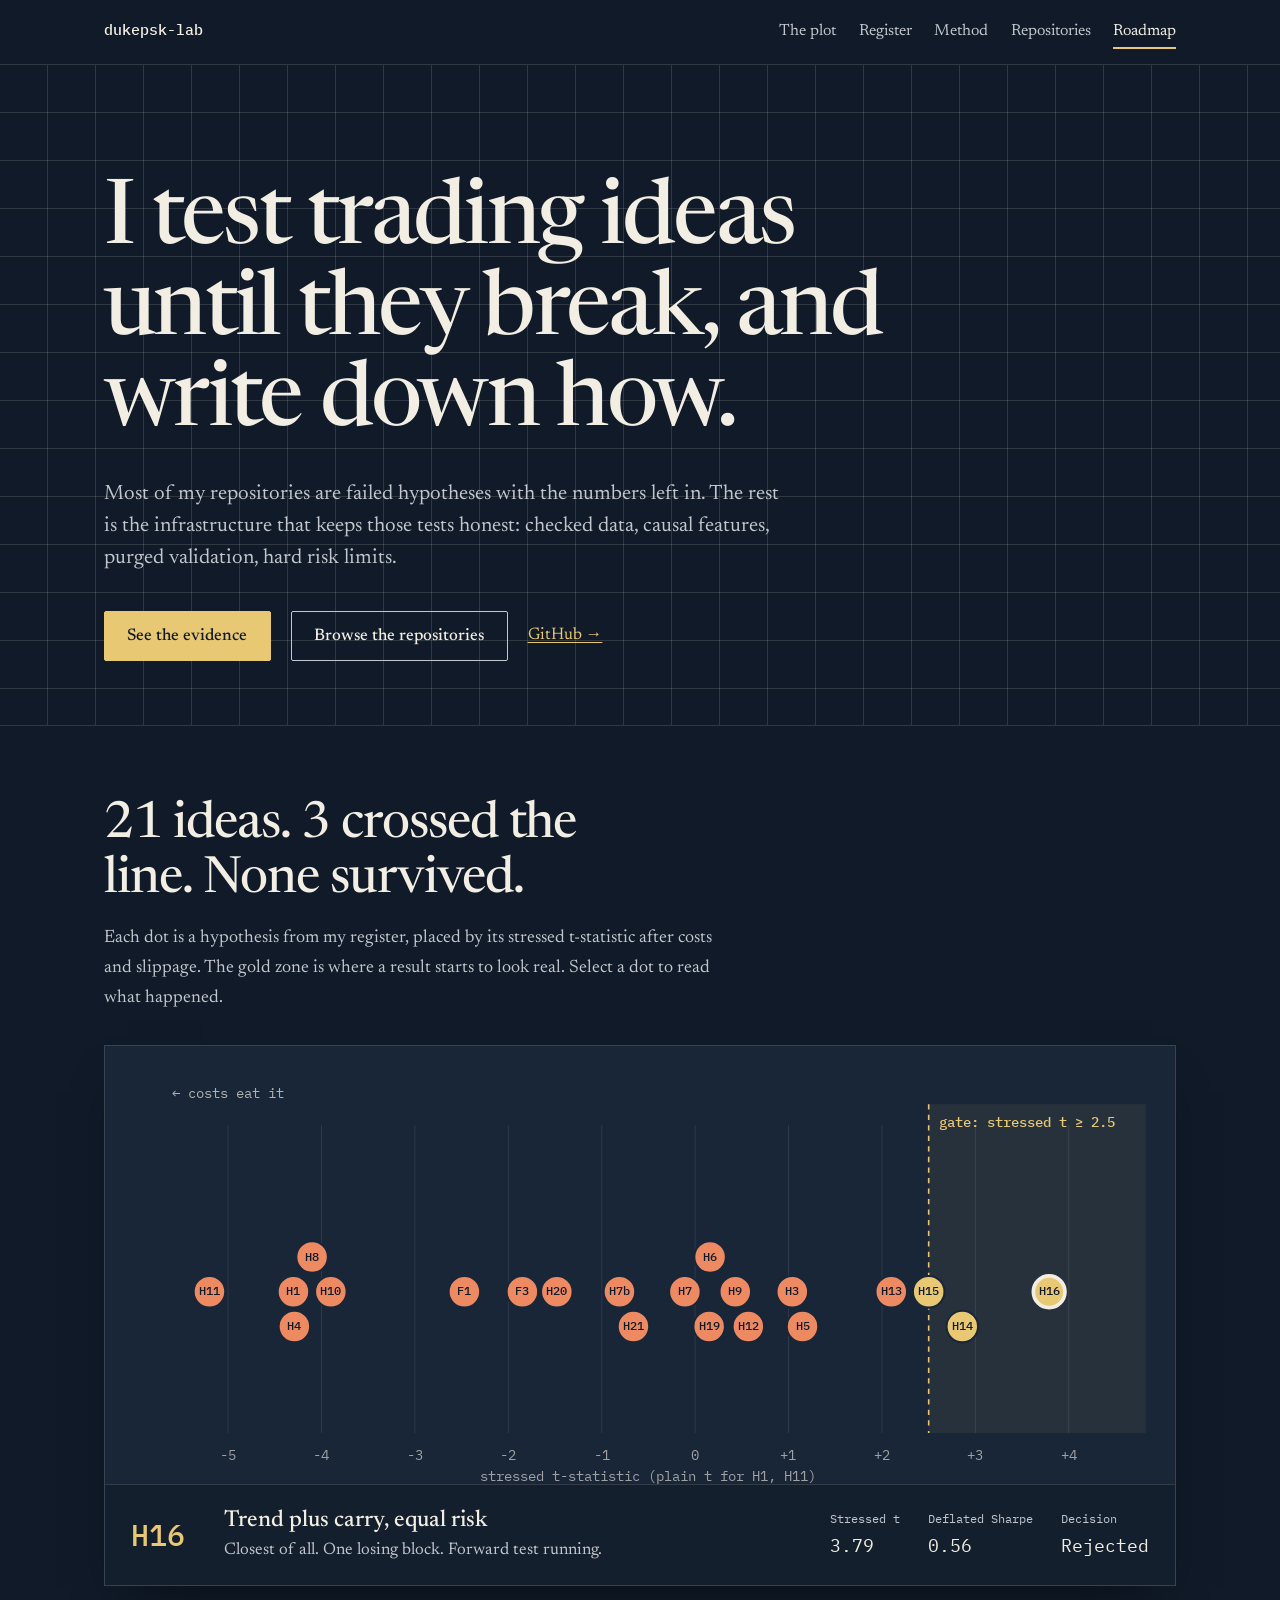
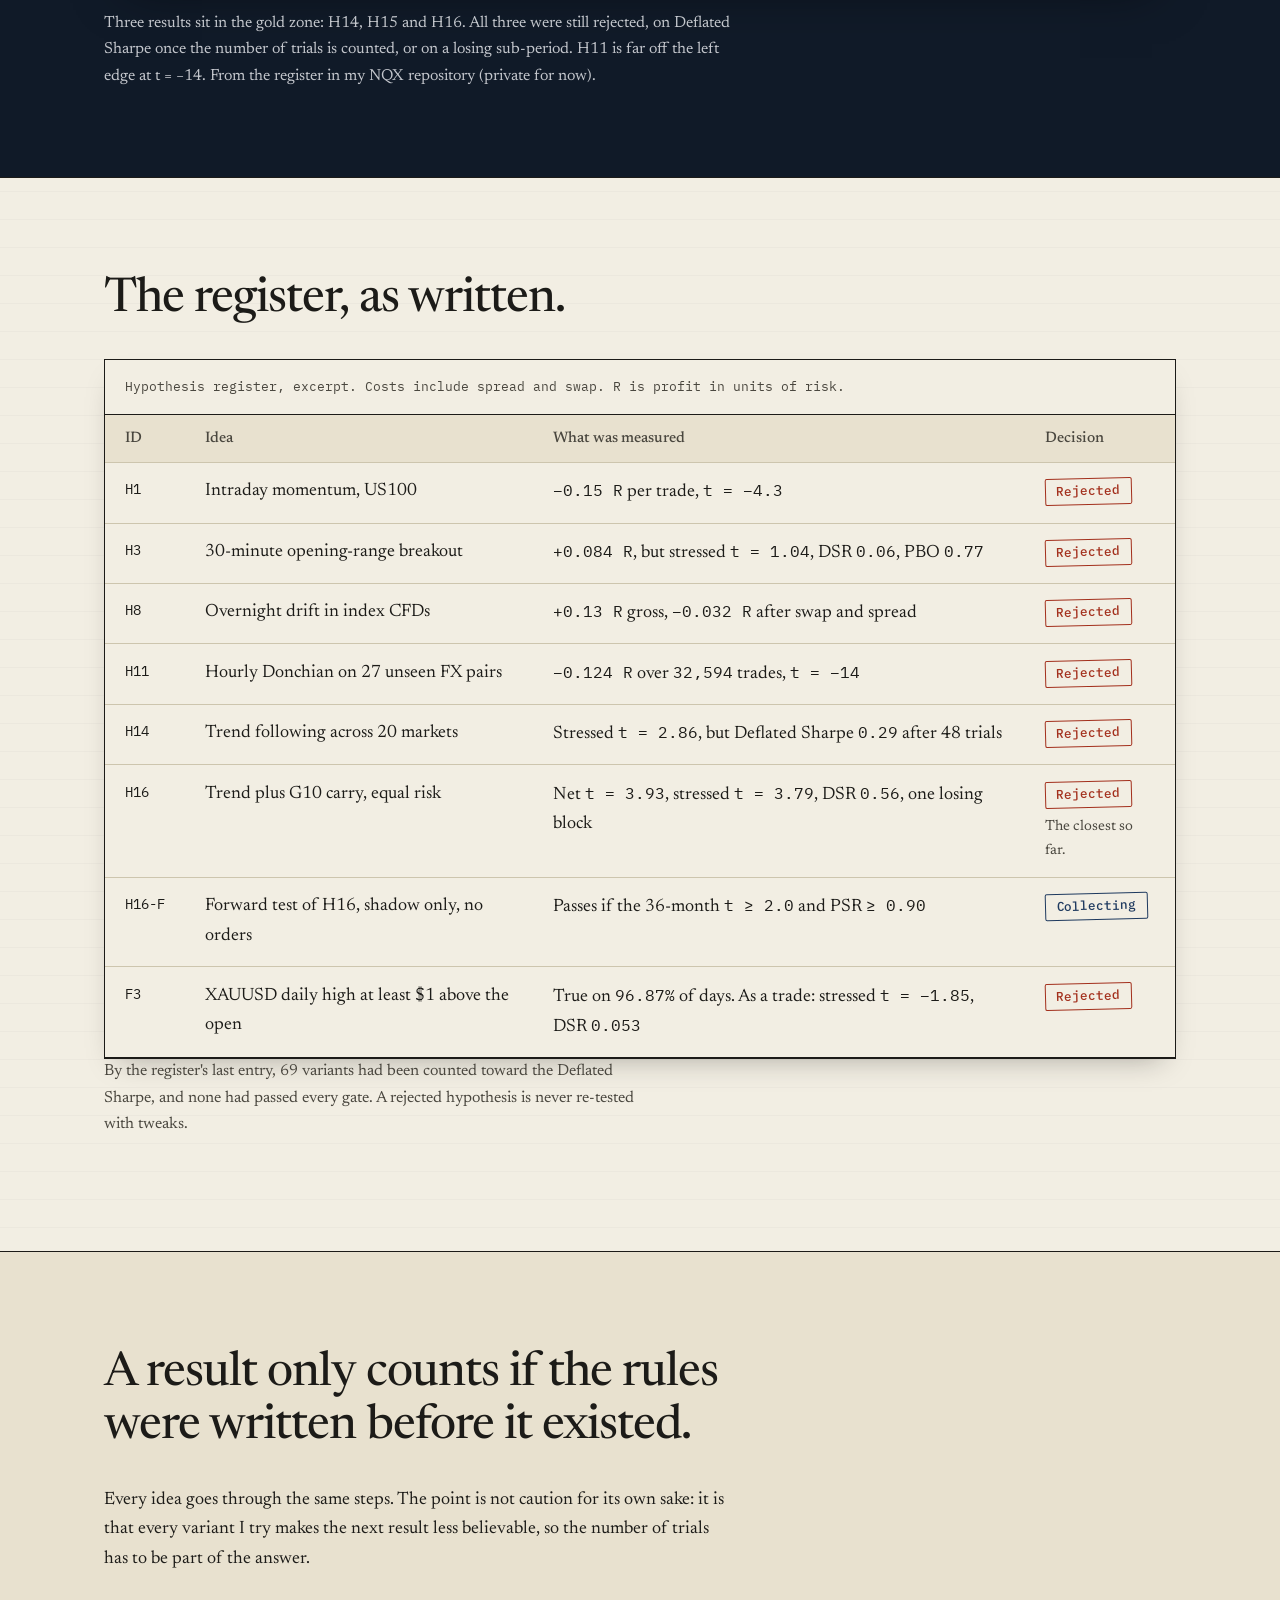
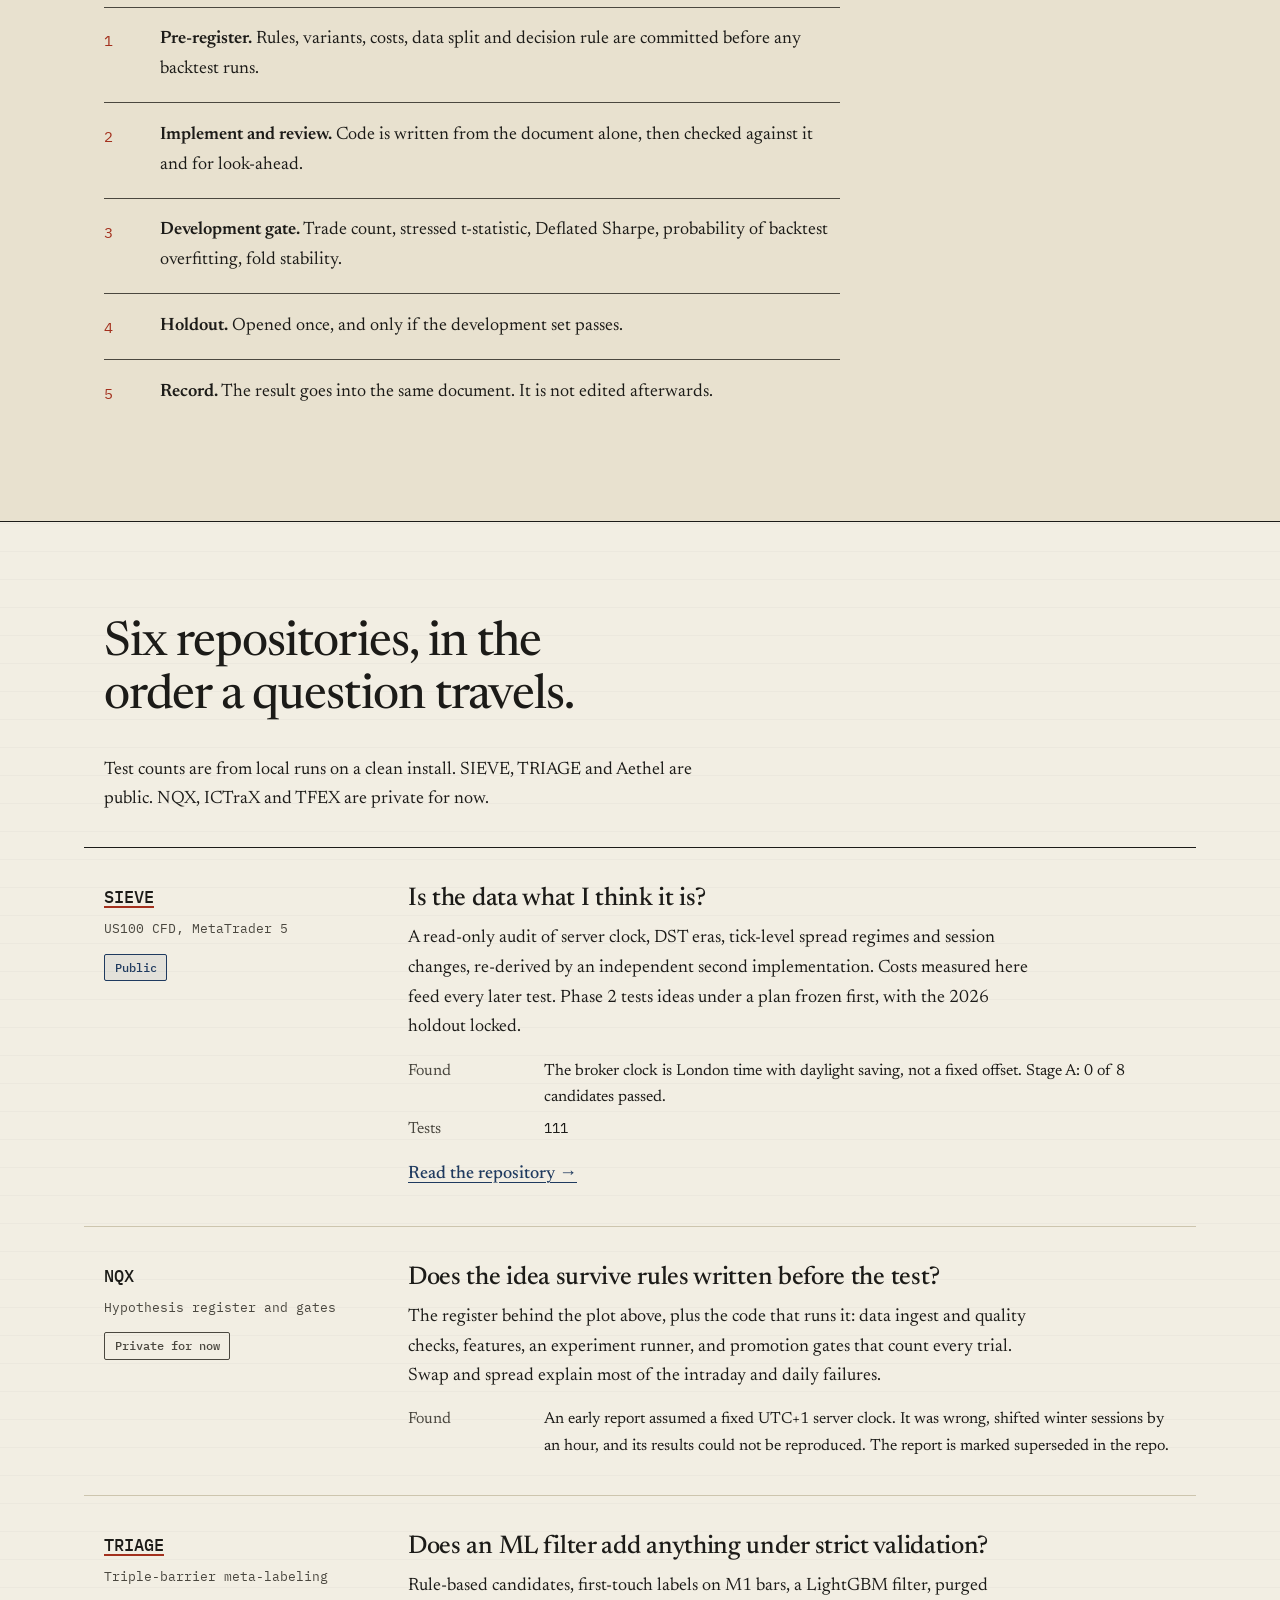
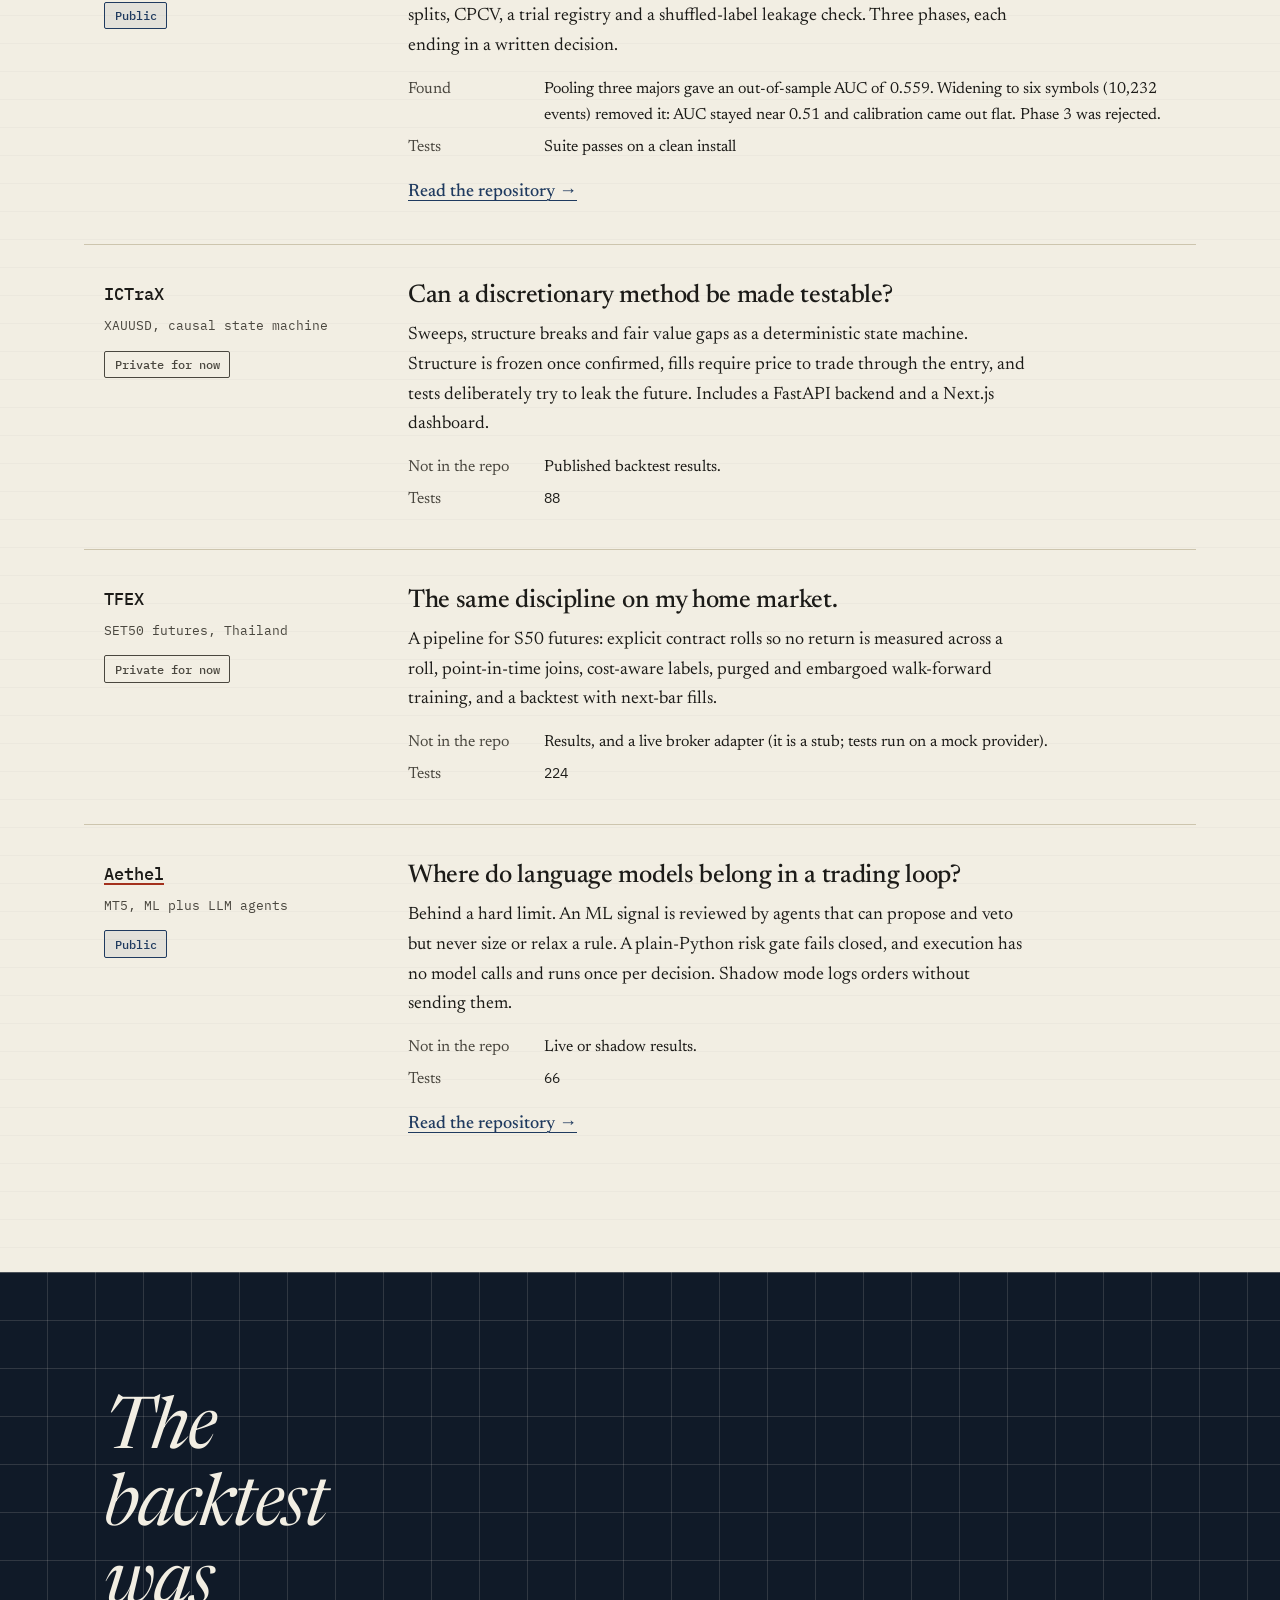
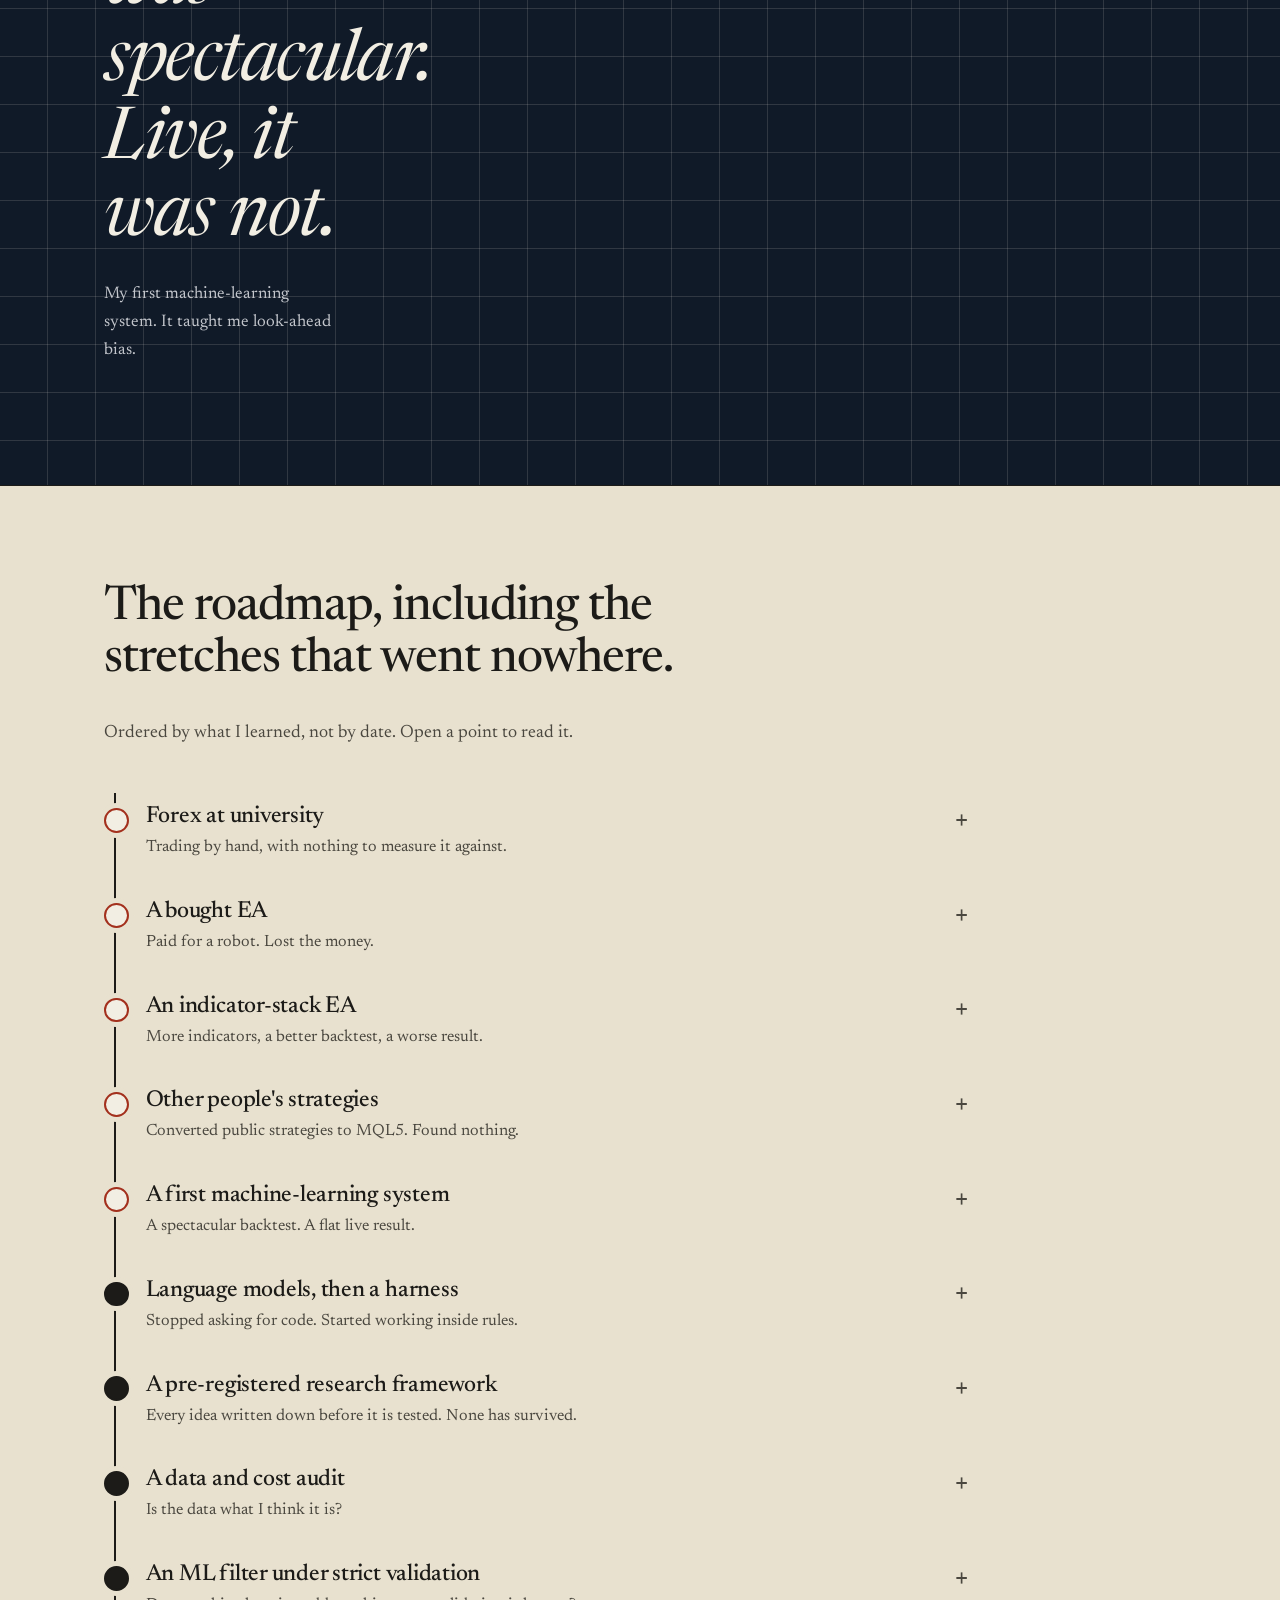
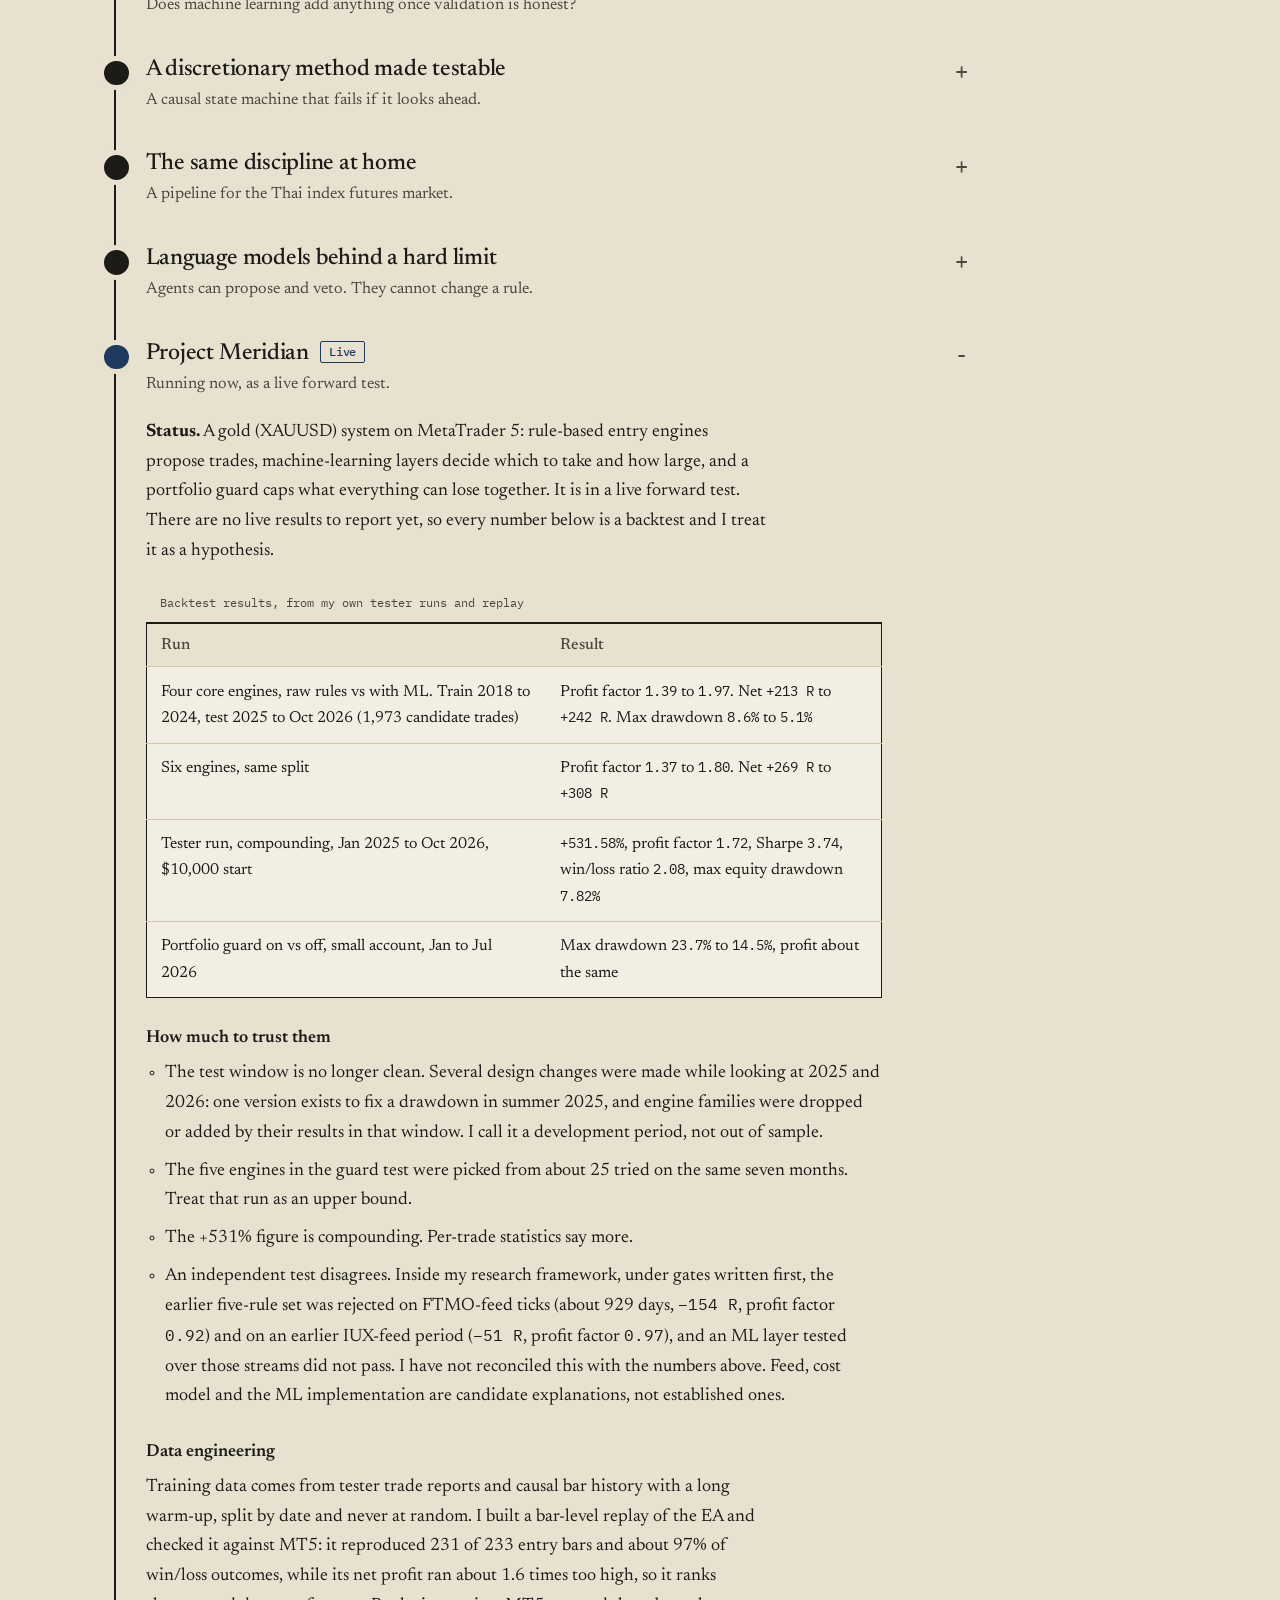
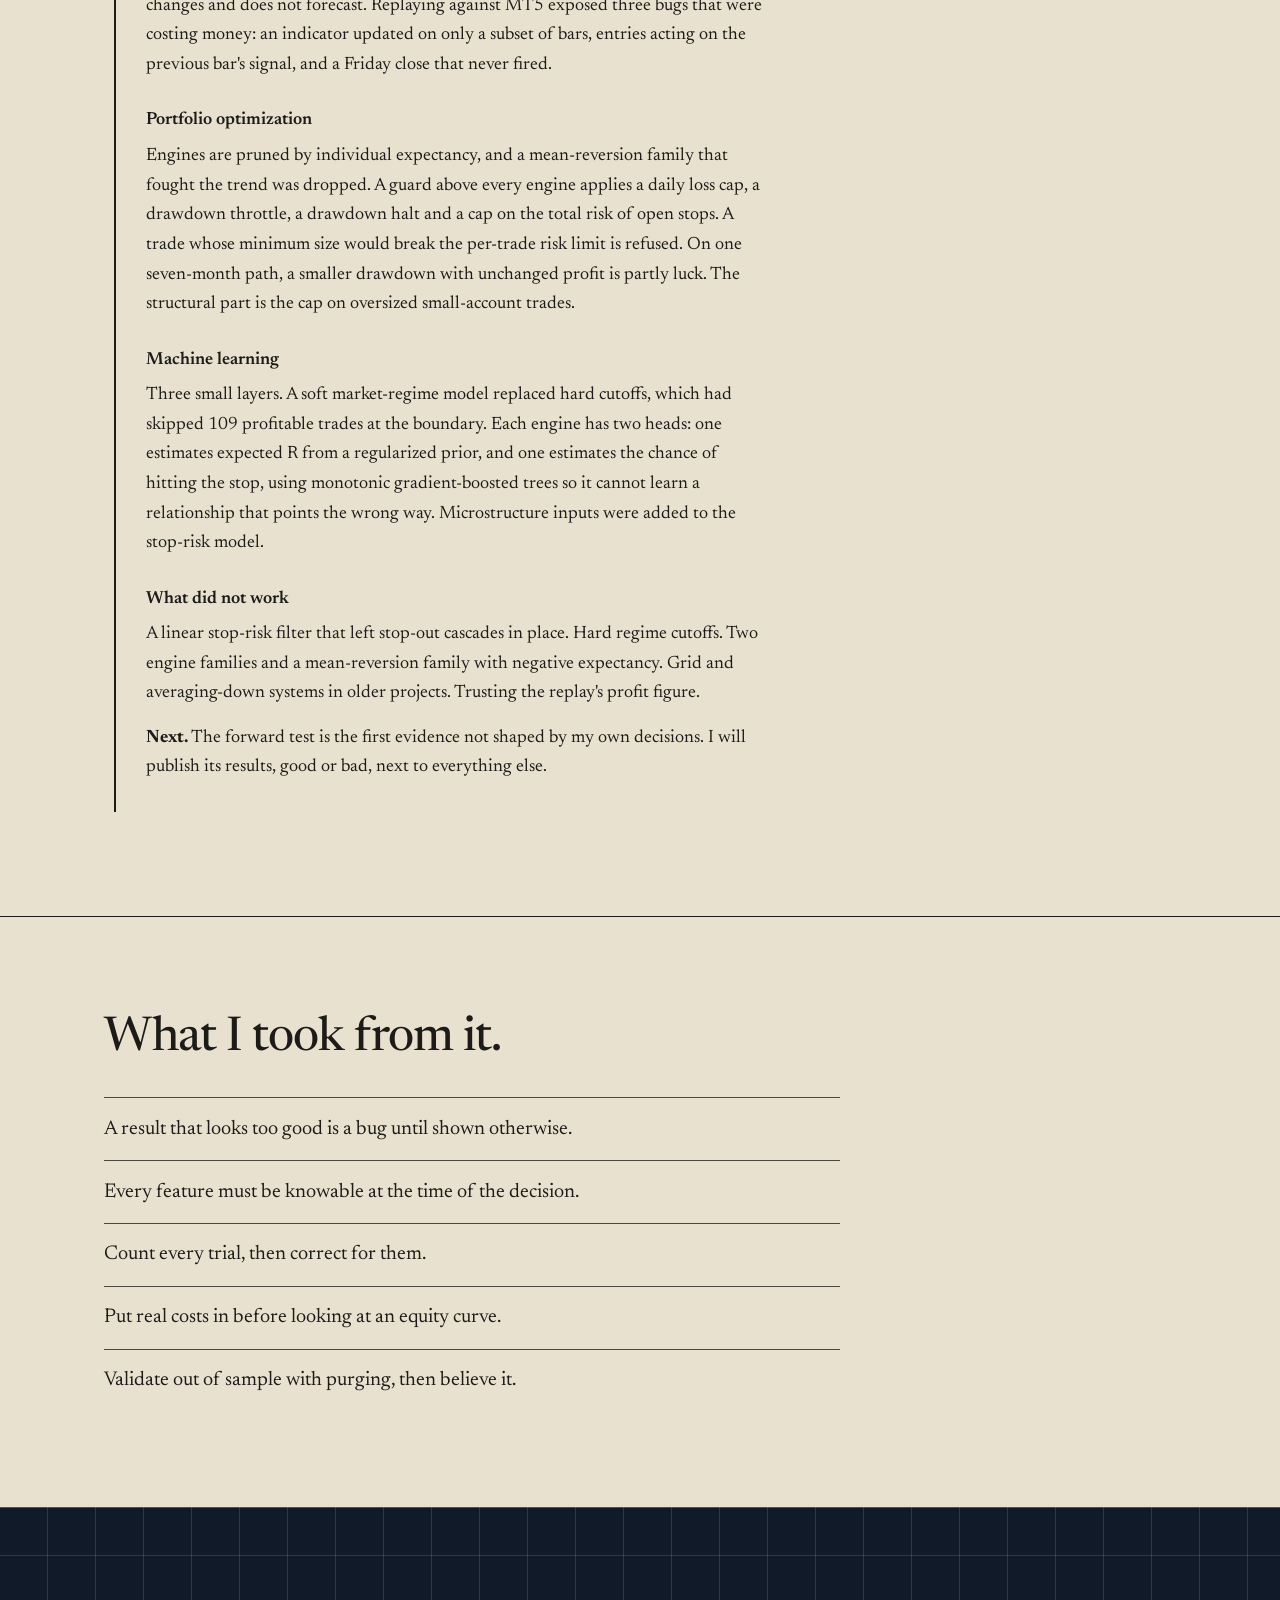
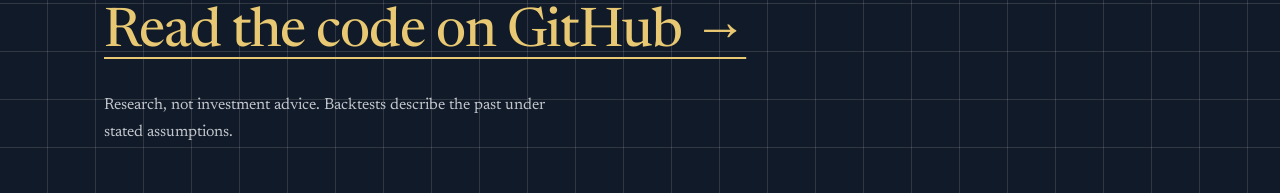
==== commit 03db2e7a: "Roadmap line with project points; live project under an alias" ====
--- a/index.html
+++ b/index.html
@@ -26,7 +26,7 @@
       <a href="#register">Register</a>
       <a href="#method">Method</a>
       <a href="#repos">Repositories</a>
-      <a href="#journal">Journal</a>
+      <a href="#roadmap">Roadmap</a>
     </nav>
   </div>
 </header>
@@ -239,53 +239,54 @@
   <div class="wrap">
     <blockquote>
       <p>The backtest was spectacular. Live, it was not.</p>
-      <footer>Janus, my first machine-learning system. It taught me look-ahead bias.</footer>
+      <footer>My first machine-learning system. It taught me look-ahead bias.</footer>
     </blockquote>
   </div>
 </section>
 
-<section class="block" id="journal">
-  <div class="wrap">
-    <h2>How I got here, including the parts that did not work.</h2>
-    <div class="journal">
-
-      <article class="entry">
-        <h3>Forex at university, then a bought EA</h3>
-        <dl>
-          <dt>Believed</dt><dd>Someone sells an automated system that works.</dd>
-          <dt>What broke it</dt><dd class="broke">I paid for one in my first job and lost the money. I could not check any claim it made.</dd>
-          <dt>Changed</dt><dd>I started building my own, so I could inspect every step.</dd>
-        </dl>
-      </article>
-
-      <article class="entry">
-        <h3>METEA: more indicators</h3>
-        <dl>
-          <dt>Believed</dt><dd>RSI, stochastic, EMA and MACD together, tuned long enough, make a system.</dd>
-          <dt>What broke it</dt><dd class="broke">The backtest looked better than expected. Live, it did not. That is when I learned the word overfitting.</dd>
-          <dt>Changed</dt><dd>I began testing one hypothesis at a time. Converting TradingView strategies to MQL5 did not find anything either.</dd>
-        </dl>
-      </article>
-
-      <article class="entry">
-        <h3>Janus: machine learning</h3>
-        <dl>
-          <dt>Believed</dt><dd>A CNN-LSTM with an XGBoost meta-model and Kelly sizing, built over several versions, would find the edge.</dd>
-          <dt>What broke it</dt><dd class="broke">The backtest was spectacular. Live, it was not. Tracing why taught me look-ahead bias.</dd>
-          <dt>Changed</dt><dd>Results that look too good now start an investigation. Every feature has to be available at the moment of the decision, and I count every trial.</dd>
-        </dl>
-      </article>
-
-      <article class="entry">
-        <h3>LLMs, then a harness</h3>
-        <dl>
-          <dt>Believed</dt><dd>Language models could speed up the coding.</dd>
-          <dt>What broke it</dt><dd class="broke">Early on they were weak at MQL5 and I stopped using them. They improved.</dd>
-          <dt>Changed</dt><dd>I stopped asking for code and started working inside a harness: pre-registered hypotheses, tests, leakage checks, trial counts, real costs before anyone looks at a result. NQX came out of that.</dd>
-        </dl>
-      </article>
-
-    </div>
+<section class="block alt" id="roadmap">
+  <div class="wrap">
+    <h2>The roadmap, including the stretches that went nowhere.</h2>
+    <p class="road-note">Ordered by what I learned, not by date. Open a point to read it.</p>
+    <ol class="road">
+      <li class="node lesson"><details><summary><span class="t">Forex at university</span><span class="l">Trading by hand, with nothing to measure it against.</span></summary><div class="detail"><dl><dt>Believed</dt><dd>Trading by hand would work if I tried hard enough.</dd><dt>What broke it</dt><dd class="broke">I had no way to tell skill from luck.</dd><dt>Changed</dt><dd>I wanted to automate it, so a rule could be tested.</dd></dl></div></details></li>
+      <li class="node lesson"><details><summary><span class="t">A bought EA</span><span class="l">Paid for a robot. Lost the money.</span></summary><div class="detail"><dl><dt>Believed</dt><dd>Someone sells an automated system that works.</dd><dt>What broke it</dt><dd class="broke">I paid for one in my first job and lost the money. I could not check any claim it made.</dd><dt>Changed</dt><dd>I started building my own, so I could inspect every step.</dd></dl></div></details></li>
+      <li class="node lesson"><details><summary><span class="t">An indicator-stack EA</span><span class="l">More indicators, a better backtest, a worse result.</span></summary><div class="detail"><dl><dt>Believed</dt><dd>RSI, stochastic, EMA and MACD together, tuned long enough, make a system.</dd><dt>What broke it</dt><dd class="broke">The backtest looked better than expected. Live, it did not. That is when I learned the word overfitting.</dd><dt>Changed</dt><dd>I began testing one hypothesis at a time.</dd></dl></div></details></li>
+      <li class="node lesson"><details><summary><span class="t">Other people&#x27;s strategies</span><span class="l">Converted public strategies to MQL5. Found nothing.</span></summary><div class="detail"><dl><dt>Believed</dt><dd>A strategy someone published probably has an edge.</dd><dt>What broke it</dt><dd class="broke">Converted and tested, none of them held up.</dd><dt>Changed</dt><dd>I turned to machine learning.</dd></dl></div></details></li>
+      <li class="node lesson"><details><summary><span class="t">A first machine-learning system</span><span class="l">A spectacular backtest. A flat live result.</span></summary><div class="detail"><dl><dt>Believed</dt><dd>A CNN-LSTM with an XGBoost meta-model and Kelly sizing, built over several versions, would find the edge.</dd><dt>What broke it</dt><dd class="broke">The backtest was spectacular. Live, it was not. Tracing why taught me look-ahead bias.</dd><dt>Changed</dt><dd>Results that look too good now start an investigation. Every feature has to be available at the moment of the decision, and I count every trial.</dd></dl></div></details></li>
+      <li class="node built"><details><summary><span class="t">Language models, then a harness</span><span class="l">Stopped asking for code. Started working inside rules.</span></summary><div class="detail"><dl><dt>Believed</dt><dd>Language models could speed up the coding.</dd><dt>What broke it</dt><dd class="broke">Early on they were weak at MQL5 and I stopped using them. They improved.</dd><dt>Changed</dt><dd>I started working inside a harness: pre-registered hypotheses, tests, leakage checks, trial counts, real costs before anyone looks at a result.</dd></dl></div></details></li>
+      <li class="node built"><details><summary><span class="t">A pre-registered research framework</span><span class="l">Every idea written down before it is tested. None has survived.</span></summary><div class="detail"><p>A register of hypotheses with rules, costs and decision gates committed first, and a runner that counts every trial. By its last entry 69 variants had been counted and none passed every gate. The plot above comes from it.</p></div></details></li>
+      <li class="node built"><details><summary><span class="t">A data and cost audit</span><span class="l">Is the data what I think it is?</span></summary><div class="detail"><p>A read-only audit of the broker clock, DST eras, spread regimes and sessions, re-derived by an independent second implementation. It found the server clock was not the fixed offset I had assumed, which had quietly shifted winter sessions by an hour.</p><p><a href="#repos">See the repository</a></p></div></details></li>
+      <li class="node built"><details><summary><span class="t">An ML filter under strict validation</span><span class="l">Does machine learning add anything once validation is honest?</span></summary><div class="detail"><p>Triple-barrier labels, purged splits, CPCV and a shuffled-label leakage check. A gain on three markets disappeared when the basket widened to six, and the project was rejected on its own written gate.</p><p><a href="#repos">See the repository</a></p></div></details></li>
+      <li class="node built"><details><summary><span class="t">A discretionary method made testable</span><span class="l">A causal state machine that fails if it looks ahead.</span></summary><div class="detail"><p>Sweeps, structure breaks and fair value gaps as a deterministic state machine with tests that try to leak the future. No published results yet.</p></div></details></li>
+      <li class="node built"><details><summary><span class="t">The same discipline at home</span><span class="l">A pipeline for the Thai index futures market.</span></summary><div class="detail"><p>Explicit contract rolls, point-in-time joins, cost-aware labels and walk-forward training with purging and an embargo. No results yet, and the broker adapter is a stub.</p></div></details></li>
+      <li class="node built"><details><summary><span class="t">Language models behind a hard limit</span><span class="l">Agents can propose and veto. They cannot change a rule.</span></summary><div class="detail"><p>An ML signal reviewed by agents, a plain-code risk gate that fails closed, and an executor with no model calls. No live results yet.</p><p><a href="#repos">See the repository</a></p></div></details></li>
+      <li class="node live"><details open><summary><span class="t">Project Meridian</span><span class="l">Running now, as a live forward test.</span></summary><div class="detail">
+<p><strong>Status.</strong> A gold (XAUUSD) system on MetaTrader 5: rule-based entry engines propose trades, machine-learning layers decide which to take and how large, and a portfolio guard caps what everything can lose together. It is in a live forward test. There are no live results to report yet, so every number below is a backtest and I treat it as a hypothesis.</p>
+<table class="mini"><caption>Backtest results, from my own tester runs and replay</caption>
+<thead><tr><th scope="col">Run</th><th scope="col">Result</th></tr></thead><tbody>
+<tr><td>Four core engines, raw rules vs with ML. Train 2018 to 2024, test 2025 to Oct 2026 (1,973 candidate trades)</td><td>Profit factor <span class="num">1.39</span> to <span class="num">1.97</span>. Net <span class="num">+213 R</span> to <span class="num">+242 R</span>. Max drawdown <span class="num">8.6%</span> to <span class="num">5.1%</span></td></tr>
+<tr><td>Six engines, same split</td><td>Profit factor <span class="num">1.37</span> to <span class="num">1.80</span>. Net <span class="num">+269 R</span> to <span class="num">+308 R</span></td></tr>
+<tr><td>Tester run, compounding, Jan 2025 to Oct 2026, $10,000 start</td><td><span class="num">+531.58%</span>, profit factor <span class="num">1.72</span>, Sharpe <span class="num">3.74</span>, win/loss ratio <span class="num">2.08</span>, max equity drawdown <span class="num">7.82%</span></td></tr>
+<tr><td>Portfolio guard on vs off, small account, Jan to Jul 2026</td><td>Max drawdown <span class="num">23.7%</span> to <span class="num">14.5%</span>, profit about the same</td></tr>
+</tbody></table>
+<h4>How much to trust them</h4>
+<ul>
+<li>The test window is no longer clean. Several design changes were made while looking at 2025 and 2026: one version exists to fix a drawdown in summer 2025, and engine families were dropped or added by their results in that window. I call it a development period, not out of sample.</li>
+<li>The five engines in the guard test were picked from about 25 tried on the same seven months. Treat that run as an upper bound.</li>
+<li>The +531% figure is compounding. Per-trade statistics say more.</li>
+<li>An independent test disagrees. Inside my research framework, under gates written first, the earlier five-rule set was rejected on FTMO-feed ticks (about 929 days, <span class="num">&minus;154 R</span>, profit factor <span class="num">0.92</span>) and on an earlier IUX-feed period (<span class="num">&minus;51 R</span>, profit factor <span class="num">0.97</span>), and an ML layer tested over those streams did not pass. I have not reconciled this with the numbers above. Feed, cost model and the ML implementation are candidate explanations, not established ones.</li>
+</ul>
+<h4>Data engineering</h4>
+<p>Training data comes from tester trade reports and causal bar history with a long warm-up, split by date and never at random. I built a bar-level replay of the EA and checked it against MT5: it reproduced 231 of 233 entry bars and about 97% of win/loss outcomes, while its net profit ran about 1.6 times too high, so it ranks changes and does not forecast. Replaying against MT5 exposed three bugs that were costing money: an indicator updated on only a subset of bars, entries acting on the previous bar's signal, and a Friday close that never fired.</p>
+<h4>Portfolio optimization</h4>
+<p>Engines are pruned by individual expectancy, and a mean-reversion family that fought the trend was dropped. A guard above every engine applies a daily loss cap, a drawdown throttle, a drawdown halt and a cap on the total risk of open stops. A trade whose minimum size would break the per-trade risk limit is refused. On one seven-month path, a smaller drawdown with unchanged profit is partly luck. The structural part is the cap on oversized small-account trades.</p>
+<h4>Machine learning</h4>
+<p>Three small layers. A soft market-regime model replaced hard cutoffs, which had skipped 109 profitable trades at the boundary. Each engine has two heads: one estimates expected R from a regularized prior, and one estimates the chance of hitting the stop, using monotonic gradient-boosted trees so it cannot learn a relationship that points the wrong way. Microstructure inputs were added to the stop-risk model.</p>
+<h4>What did not work</h4>
+<p>A linear stop-risk filter that left stop-out cascades in place. Hard regime cutoffs. Two engine families and a mean-reversion family with negative expectancy. Grid and averaging-down systems in older projects. Trusting the replay's profit figure.</p>
+<p><strong>Next.</strong> The forward test is the first evidence not shaped by my own decisions. I will publish its results, good or bad, next to everything else.</p></div></details></li>
+    </ol>
   </div>
 </section>
 
--- a/styles.css
+++ b/styles.css
@@ -47,19 +47,19 @@
 
 /* ---------- night bands ---------- */
 .night {
-  background-color: var(--night);
+  background-color: #101a28; /* --night, literal so tools can resolve it */
   background-image:
     linear-gradient(var(--night-rule) 1px, transparent 1px),
     linear-gradient(90deg, var(--night-rule) 1px, transparent 1px);
   background-size: 48px 48px;
   background-position: -1px -1px;
-  color: var(--on-night);
+  color: #f2eee3;
 }
 .night a { color: var(--gold); }
 .night a:hover { color: var(--on-night); }
 
 /* ---------- header ---------- */
-.top { position: sticky; top: 0; z-index: 10; background: var(--night); border-bottom: 1px solid var(--night-rule); }
+.top { position: sticky; top: 0; z-index: 10; background: #101a28; border-bottom: 1px solid var(--night-rule); }
 .top .wrap { display: flex; flex-wrap: wrap; align-items: baseline; justify-content: space-between; gap: 0.25rem 2rem; padding-block: 0.9rem; }
 .top .handle { font-family: var(--mono); font-size: 0.95rem; font-weight: 500; color: var(--on-night); text-decoration: none; }
 .top nav { display: flex; flex-wrap: wrap; gap: 0.1rem 1.4rem; }
@@ -182,15 +182,47 @@
 .quote p { margin: 0; font-style: italic; font-weight: 400; font-size: clamp(2.2rem, 5.6vw, 4.5rem); line-height: 1.08; letter-spacing: -0.02em; text-wrap: balance; }
 .quote footer { margin-top: 1.5rem; max-width: 46ch; font-style: normal; font-size: 1.05rem; color: var(--on-night-soft); }
 
-/* journal */
-.journal { display: grid; }
-.entry { display: grid; grid-template-columns: minmax(0, 15rem) minmax(0, 1fr); gap: 0.5rem clamp(1.5rem, 5vw, 4rem); padding-block: 1.9rem; border-top: 1px solid var(--rule); }
-.entry:first-child { border-top: 0; padding-top: 0; }
-.entry h3 { margin: 0; font-weight: 500; font-size: 1.35rem; line-height: 1.25; text-wrap: balance; }
-.entry dl { margin: 0; display: grid; grid-template-columns: 6.5rem 1fr; gap: 0.5rem 1rem; max-width: var(--measure); }
-.entry dt { font-family: var(--mono); font-size: 0.78rem; color: var(--ink-soft); padding-top: 0.35rem; }
-.entry dd { margin: 0; }
-.entry dd.broke { color: var(--stamp); }
+/* roadmap */
+.road-note { color: var(--ink-soft); margin-bottom: 2.25rem !important; }
+.road { list-style: none; margin: 0; padding: 0; position: relative; max-width: 54rem; }
+.road::before { content: ""; position: absolute; left: 0.62rem; top: 0.5rem; bottom: 0.5rem; width: 2px; background: var(--ink); }
+.node { position: relative; padding-left: 2.6rem; }
+.node details { padding-block: 0.9rem; }
+.node summary { list-style: none; cursor: pointer; display: block; padding: 0.25rem 2.25rem 0.25rem 0; position: relative; border-radius: 2px; }
+.node summary::-webkit-details-marker { display: none; }
+.node summary::before {
+  content: ""; position: absolute; left: -2.6rem; top: 0.55rem; width: 1.3rem; height: 1.3rem; border-radius: 50%;
+  background: var(--paper); border: 2px solid var(--ink); box-shadow: 0 0 0 5px var(--paper-deep);
+  transition: transform 0.2s, background-color 0.2s;
+}
+.node.lesson summary::before { border-color: var(--stamp); }
+.node.built summary::before { background: var(--ink); }
+.node.live summary::before { border-color: var(--blue); background: var(--blue); }
+.node summary:hover::before { transform: scale(1.18); }
+.node summary::after { content: "+"; position: absolute; right: 0; top: 0.1rem; font-family: var(--mono); font-size: 1.4rem; color: var(--ink-soft); transition: transform 0.2s; }
+.node details[open] > summary::after { content: "-"; }
+.node .t { display: block; font-size: 1.45rem; font-weight: 500; line-height: 1.2; letter-spacing: -0.01em; }
+.node .l { display: block; margin-top: 0.2rem; color: var(--ink-soft); font-size: 1.02rem; }
+.node.live .t::after { content: "Live"; margin-left: 0.7rem; font-family: var(--mono); font-size: 0.72rem; font-weight: 500; vertical-align: 0.2em; color: var(--blue); border: 1.5px solid var(--blue); border-radius: 2px; padding: 0.15rem 0.5rem; }
+@media (prefers-reduced-motion: no-preference) {
+  .node.live summary::before { animation: pulse 2.4s ease-out infinite; }
+}
+@keyframes pulse { 0% { box-shadow: 0 0 0 5px var(--paper-deep), 0 0 0 5px rgb(31 58 95 / 0.5); } 100% { box-shadow: 0 0 0 5px var(--paper-deep), 0 0 0 16px rgb(31 58 95 / 0); } }
+.node .detail { padding: 1rem 0 0.5rem; max-width: var(--measure); }
+.node .detail p { margin: 0 0 0.9rem; }
+.node .detail dl { margin: 0; display: grid; grid-template-columns: 6.5rem 1fr; gap: 0.5rem 1rem; }
+.node .detail dt { font-family: var(--mono); font-size: 0.78rem; color: var(--ink-soft); padding-top: 0.35rem; }
+.node .detail dd { margin: 0; }
+.node .detail dd.broke { color: var(--stamp); }
+.node .detail h4 { margin: 1.6rem 0 0.4rem; font-size: 1.1rem; font-weight: 600; }
+.node .detail ul { margin: 0 0 1rem; padding-left: 1.2rem; }
+.node .detail li { margin-bottom: 0.5rem; }
+.node.live .detail { max-width: 46rem; }
+.mini { width: 100%; border-collapse: collapse; margin: 1rem 0 0.5rem; font-size: 1rem; border: 1px solid var(--ink); background: var(--paper); }
+.mini caption { text-align: left; padding: 0.6rem 0.9rem; font-family: var(--mono); font-size: 0.78rem; color: var(--ink-soft); border-bottom: 1px solid var(--ink); }
+.mini th { text-align: left; font-weight: 500; color: var(--ink-soft); padding: 0.5rem 0.9rem; background: var(--paper-deep); border-bottom: 1px solid var(--rule); }
+.mini td { padding: 0.7rem 0.9rem; border-bottom: 1px solid var(--rule); vertical-align: top; }
+.mini tr:last-child td { border-bottom: 0; }
 
 .rules { list-style: none; margin: 0; padding: 0; max-width: 46rem; }
 .rules li { padding-block: 0.9rem; border-top: 1px solid var(--ink-soft); font-size: 1.25rem; }
@@ -209,9 +241,15 @@
   .top { position: static; }
   .swipe { display: block; }
   .ledger > li { margin-inline: 0; padding-inline: 0; }
-  .ledger > li, .entry { grid-template-columns: 1fr; }
-  .ledger dl, .entry dl { grid-template-columns: 1fr; gap: 0; }
-  .ledger dt, .entry dt { padding-top: 0.6rem; }
+  .ledger > li { grid-template-columns: 1fr; }
+  .ledger dl, .node .detail dl { grid-template-columns: 1fr; gap: 0; }
+  .ledger dt, .node .detail dt { padding-top: 0.6rem; }
+  .node { padding-left: 2.3rem; }
+  .node summary::before { left: -2.3rem; }
+  .mini, .mini tbody, .mini tr, .mini td, .mini caption { display: block; }
+  .mini thead { position: absolute; width: 1px; height: 1px; overflow: hidden; clip-path: inset(50%); }
+  .mini tr { padding: 0.7rem 0.9rem; border-bottom: 1px solid var(--rule); }
+  .mini td { padding: 0.1rem 0; border: 0; }
   .sheet table, .sheet tbody, .sheet tr, .sheet td { display: block; }
   .sheet thead { position: absolute; width: 1px; height: 1px; overflow: hidden; clip-path: inset(50%); }
   .sheet tr { padding: 0.9rem 1.1rem; border-bottom: 1px solid var(--rule); }
